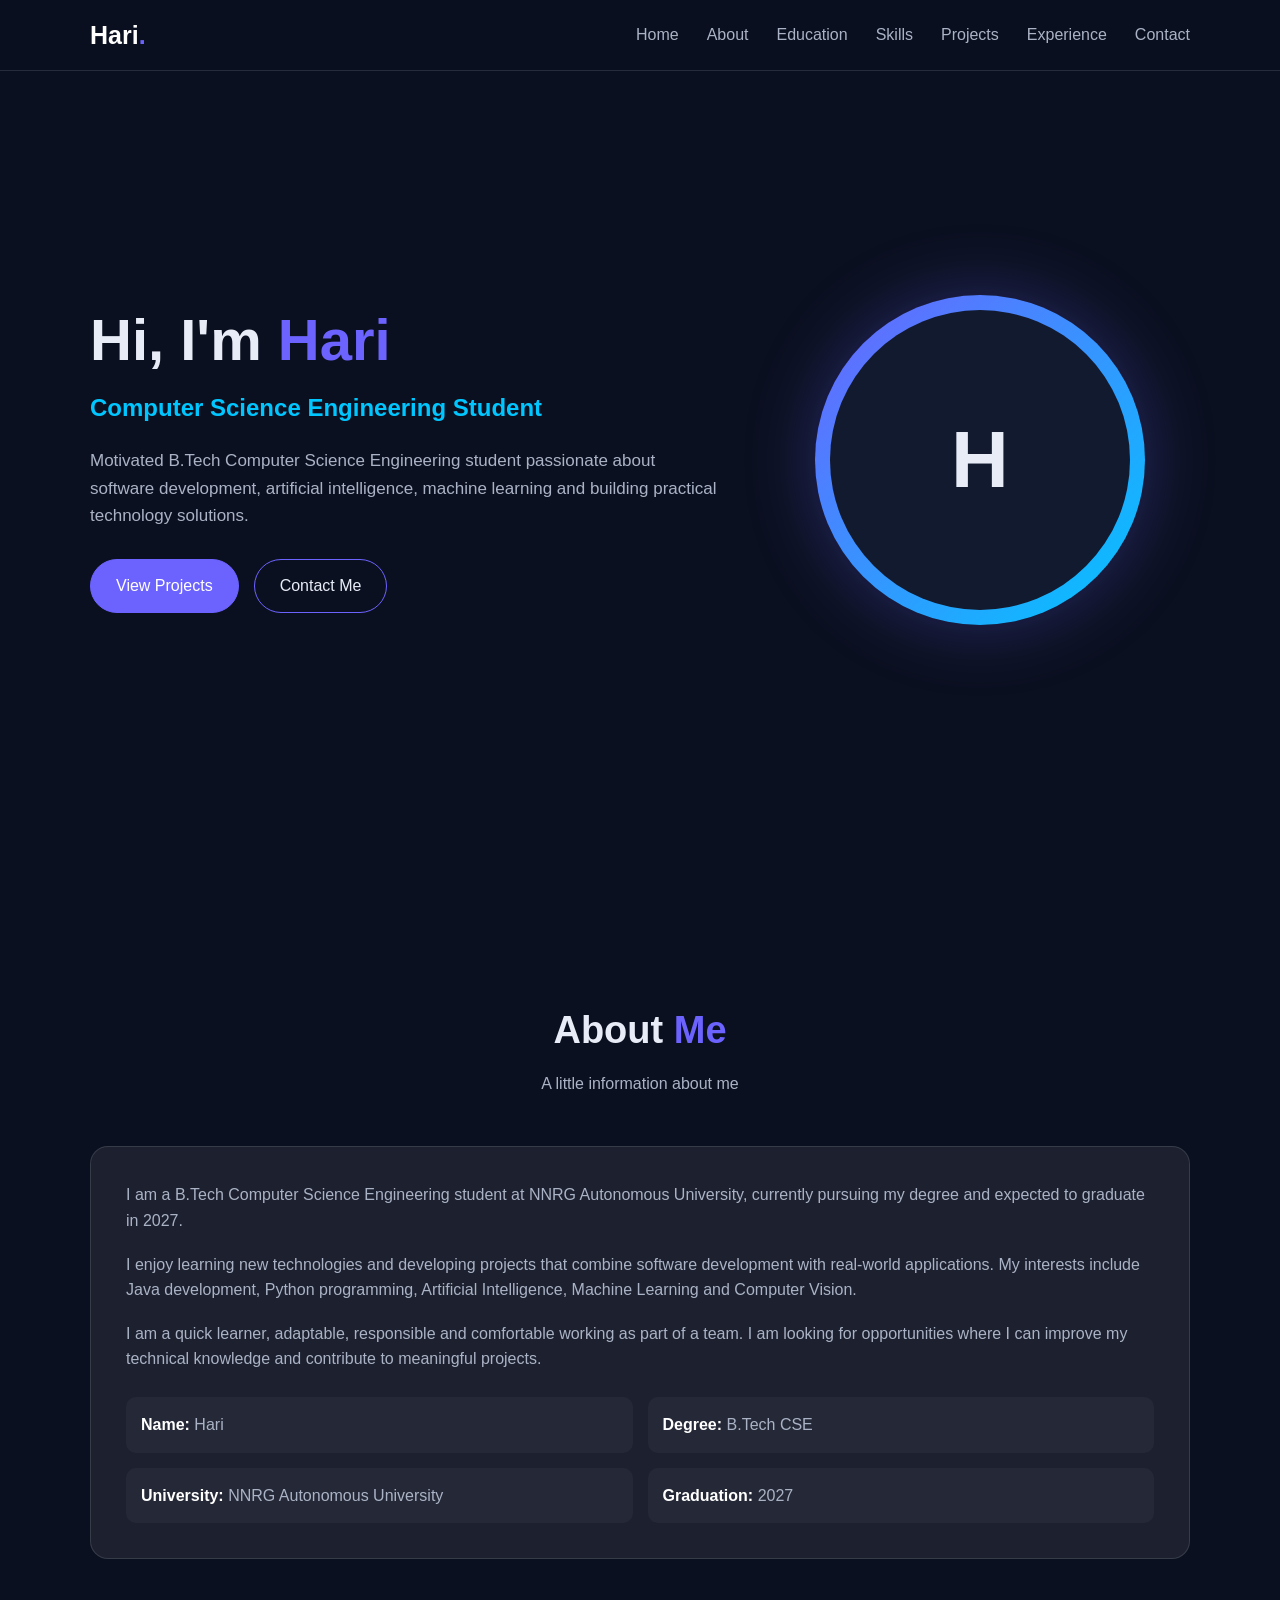
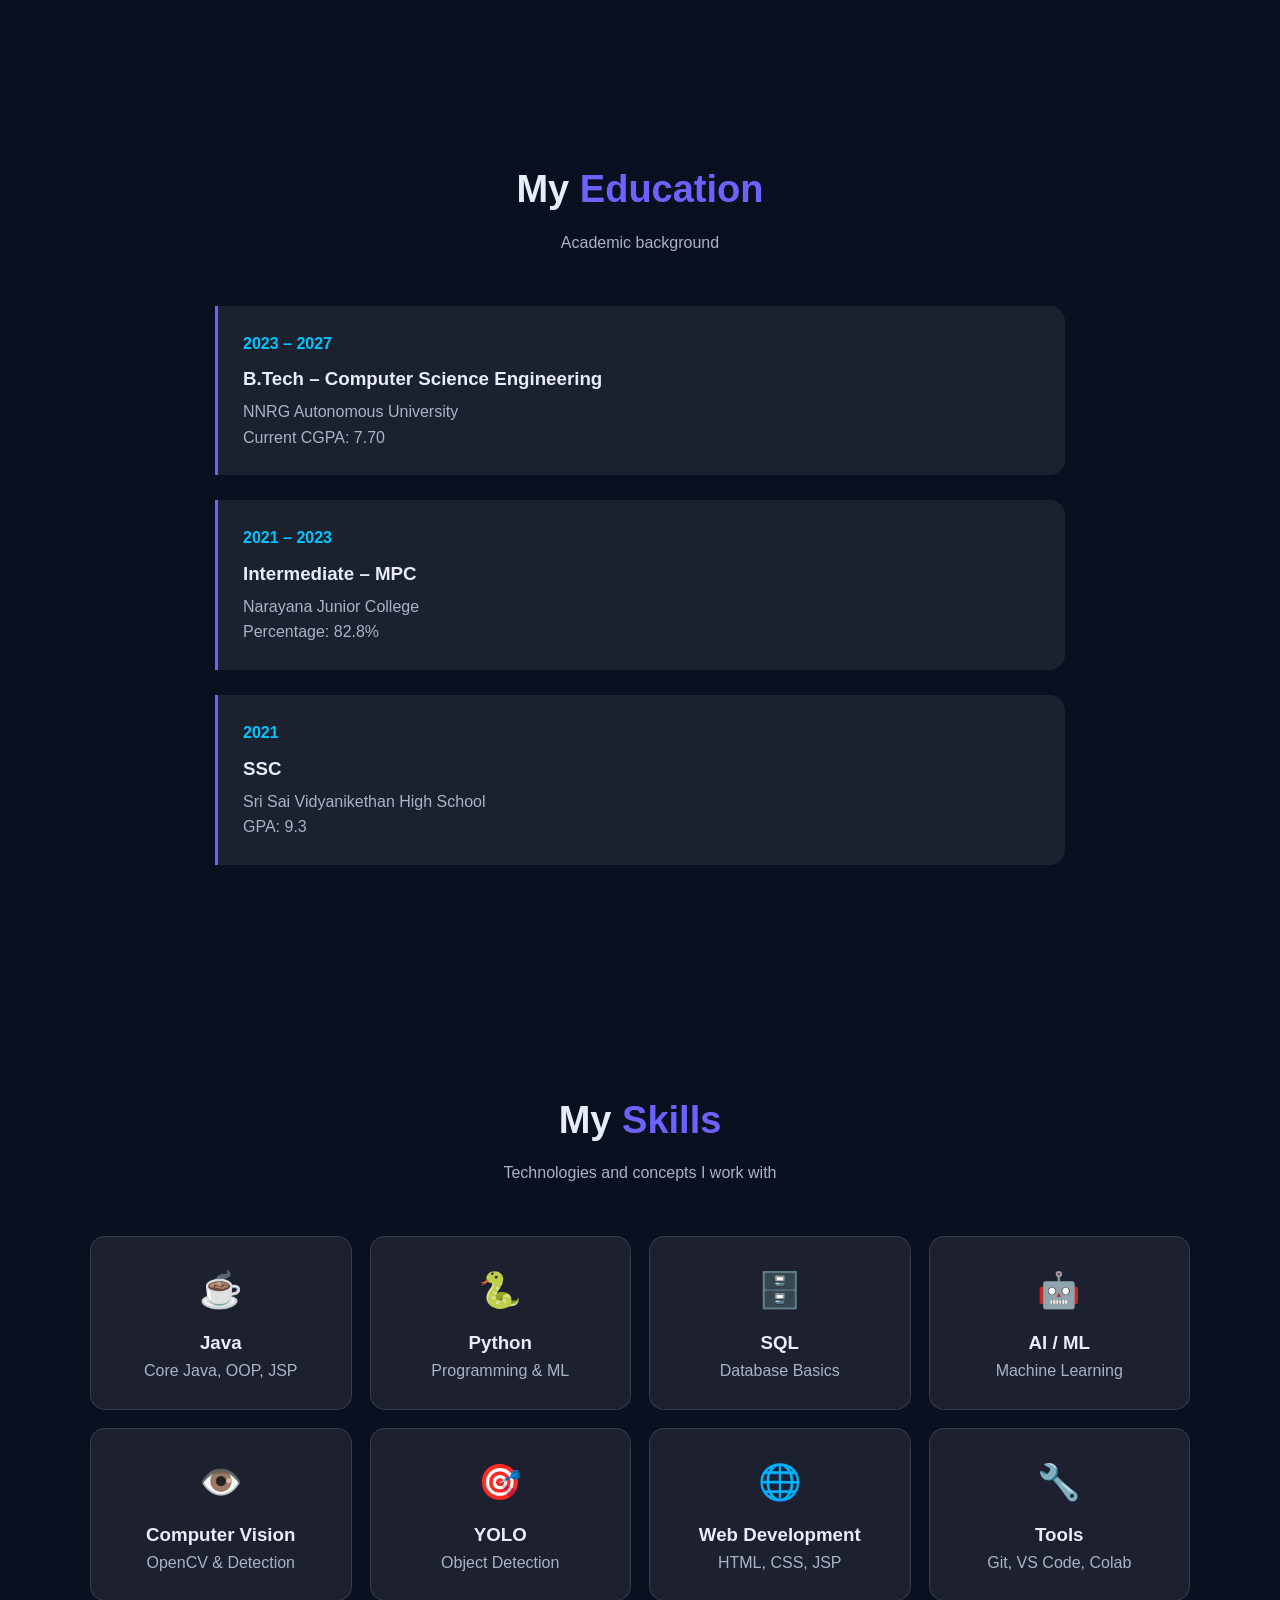
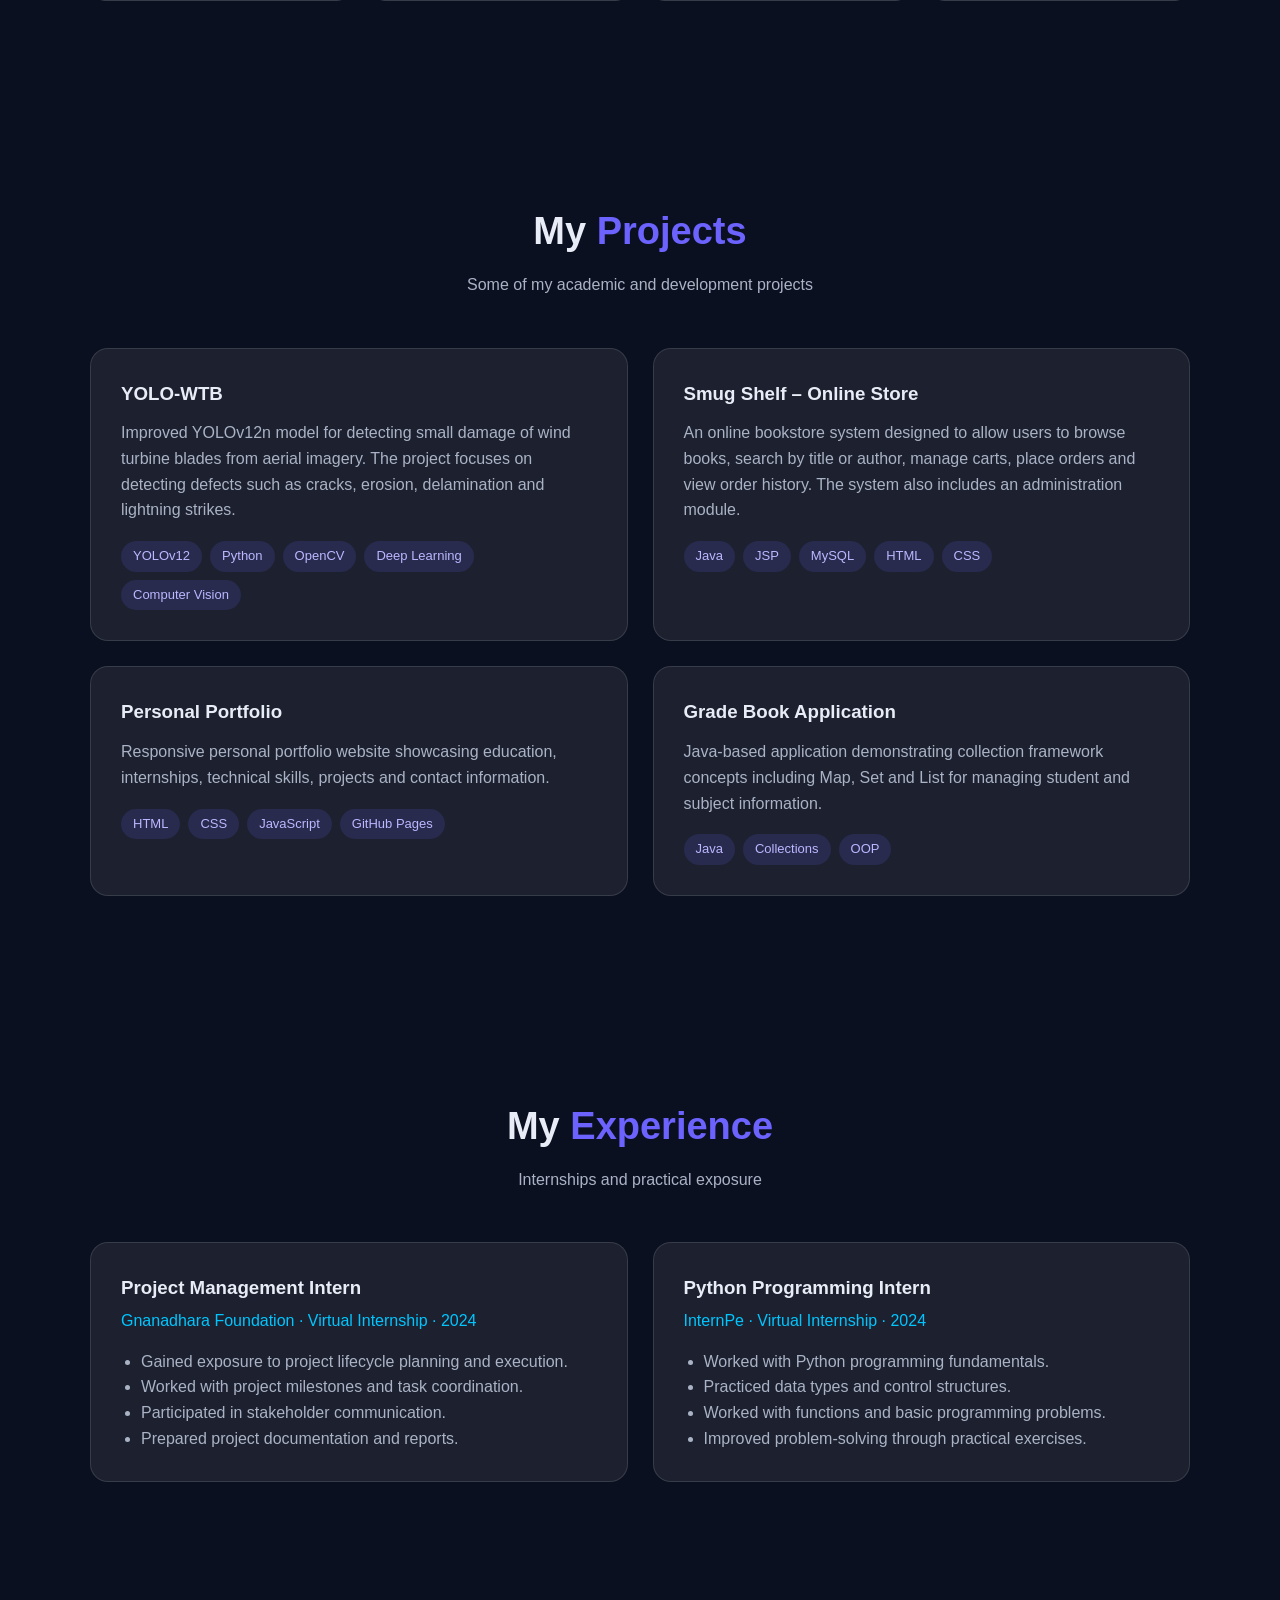
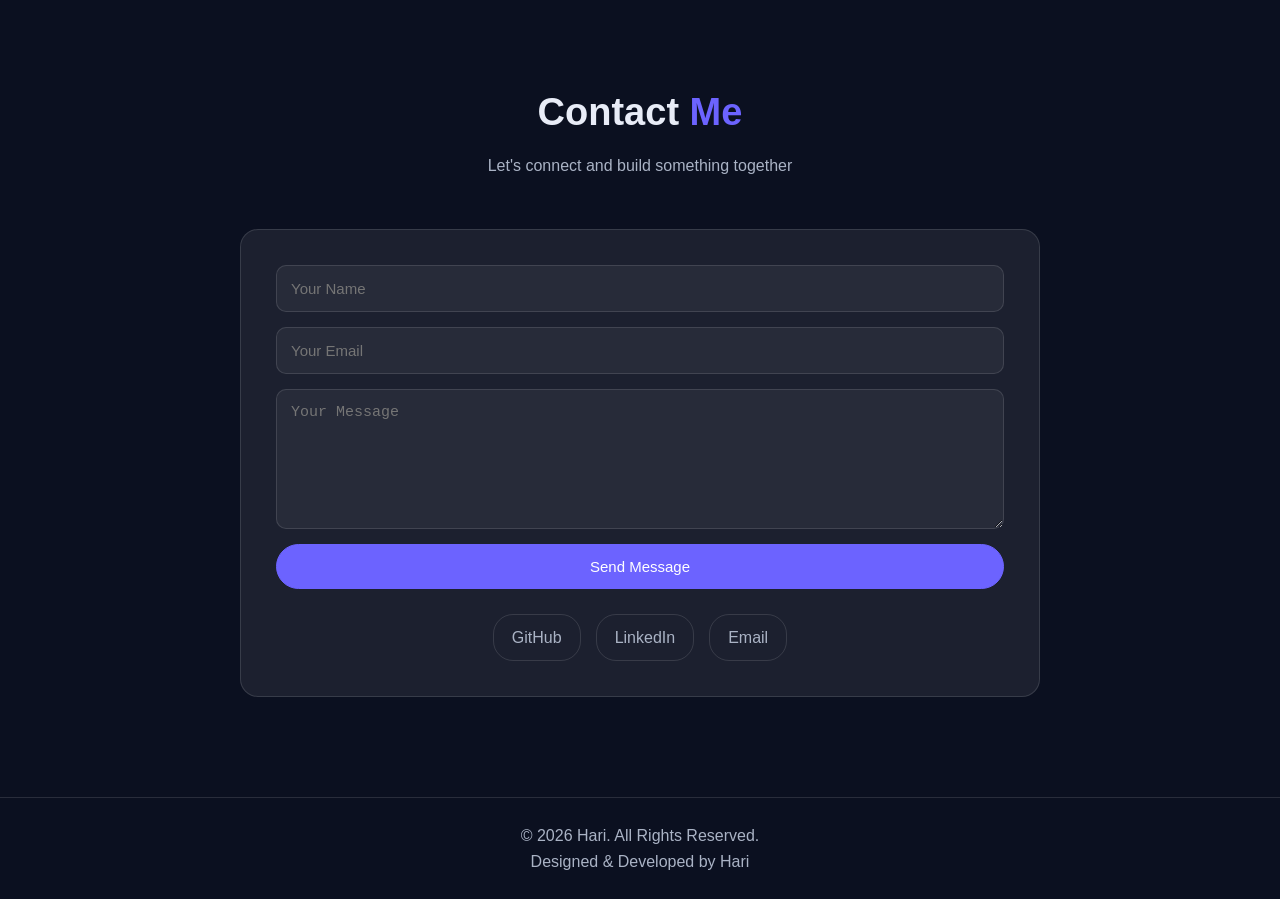
==== index.html @ 1e2f5aa8 "Add initial HTML structure for personal portfolio" ====
<!DOCTYPE html>
<html lang="en">
<head>
    <meta charset="UTF-8">
    <meta name="viewport" content="width=device-width, initial-scale=1.0">

    <title>Hari | Computer Science Engineer</title>

    <style>
        * {
            margin: 0;
            padding: 0;
            box-sizing: border-box;
            scroll-behavior: smooth;
        }

        :root {
            --primary: #6c63ff;
            --secondary: #00c6ff;
            --dark: #0b1020;
            --dark2: #121a2f;
            --text: #e8ecf7;
            --muted: #aab3c5;
            --card: rgba(255,255,255,0.07);
            --border: rgba(255,255,255,0.12);
        }

        body {
            font-family: Arial, Helvetica, sans-serif;
            background: var(--dark);
            color: var(--text);
            line-height: 1.6;
        }

        a {
            text-decoration: none;
            color: inherit;
        }

        /* NAVBAR */
        header {
            position: fixed;
            top: 0;
            width: 100%;
            z-index: 1000;
            background: rgba(11,16,32,0.9);
            backdrop-filter: blur(12px);
            border-bottom: 1px solid var(--border);
        }

        nav {
            max-width: 1150px;
            margin: auto;
            height: 70px;
            display: flex;
            align-items: center;
            justify-content: space-between;
            padding: 0 25px;
        }

        .logo {
            font-size: 25px;
            font-weight: bold;
            color: white;
        }

        .logo span {
            color: var(--primary);
        }

        .nav-links {
            display: flex;
            list-style: none;
            gap: 28px;
        }

        .nav-links a {
            color: var(--muted);
            transition: 0.3s;
        }

        .nav-links a:hover {
            color: white;
        }

        .menu {
            display: none;
            font-size: 28px;
            cursor: pointer;
        }

        /* GENERAL */
        section {
            max-width: 1150px;
            margin: auto;
            padding: 100px 25px;
        }

        .section-title {
            text-align: center;
            margin-bottom: 50px;
        }

        .section-title h2 {
            font-size: 38px;
            margin-bottom: 10px;
        }

        .section-title span {
            color: var(--primary);
        }

        .section-title p {
            color: var(--muted);
        }

        /* HERO */
        #home {
            min-height: 100vh;
            display: flex;
            align-items: center;
            justify-content: center;
            padding-top: 120px;
        }

        .hero {
            display: grid;
            grid-template-columns: 1.2fr 0.8fr;
            gap: 50px;
            align-items: center;
        }

        .hero h1 {
            font-size: 58px;
            line-height: 1.15;
            margin-bottom: 15px;
        }

        .hero h1 span {
            color: var(--primary);
        }

        .hero h3 {
            color: var(--secondary);
            font-size: 24px;
            margin-bottom: 20px;
        }

        .hero p {
            color: var(--muted);
            max-width: 650px;
            margin-bottom: 30px;
            font-size: 17px;
        }

        .buttons {
            display: flex;
            gap: 15px;
            flex-wrap: wrap;
        }

        .btn {
            padding: 13px 25px;
            border-radius: 30px;
            border: 1px solid var(--primary);
            transition: 0.3s;
            display: inline-block;
        }

        .btn.primary {
            background: var(--primary);
            color: white;
        }

        .btn:hover {
            transform: translateY(-3px);
            box-shadow: 0 10px 25px rgba(108,99,255,0.25);
        }

        .hero-card {
            height: 330px;
            width: 330px;
            margin: auto;
            border-radius: 50%;
            display: flex;
            align-items: center;
            justify-content: center;
            background: linear-gradient(135deg, var(--primary), var(--secondary));
            box-shadow: 0 0 70px rgba(108,99,255,0.3);
        }

        .hero-card-inner {
            width: 300px;
            height: 300px;
            border-radius: 50%;
            background: var(--dark2);
            display: flex;
            align-items: center;
            justify-content: center;
            text-align: center;
            font-size: 80px;
            font-weight: bold;
        }

        /* ABOUT */
        .about-box {
            background: var(--card);
            border: 1px solid var(--border);
            border-radius: 18px;
            padding: 35px;
        }

        .about-box p {
            color: var(--muted);
            margin-bottom: 18px;
        }

        .info-grid {
            display: grid;
            grid-template-columns: repeat(2, 1fr);
            gap: 15px;
            margin-top: 25px;
        }

        .info {
            padding: 15px;
            background: rgba(255,255,255,0.04);
            border-radius: 10px;
        }

        .info strong {
            color: white;
        }

        .info span {
            color: var(--muted);
        }

        /* EDUCATION */
        .timeline {
            max-width: 850px;
            margin: auto;
        }

        .timeline-item {
            position: relative;
            padding: 25px;
            margin-bottom: 25px;
            border-left: 3px solid var(--primary);
            background: var(--card);
            border-radius: 0 15px 15px 0;
        }

        .timeline-item h3 {
            margin-bottom: 5px;
        }

        .timeline-item .year {
            color: var(--secondary);
            font-weight: bold;
            margin-bottom: 8px;
        }

        .timeline-item p {
            color: var(--muted);
        }

        /* SKILLS */
        .skills-grid {
            display: grid;
            grid-template-columns: repeat(4, 1fr);
            gap: 18px;
        }

        .skill {
            padding: 25px 15px;
            text-align: center;
            background: var(--card);
            border: 1px solid var(--border);
            border-radius: 15px;
            transition: 0.3s;
        }

        .skill:hover {
            transform: translateY(-7px);
            border-color: var(--primary);
        }

        .skill .icon {
            font-size: 35px;
            margin-bottom: 10px;
        }

        .skill p {
            color: var(--muted);
        }

        /* PROJECTS */
        .projects-grid {
            display: grid;
            grid-template-columns: repeat(2, 1fr);
            gap: 25px;
        }

        .project {
            background: var(--card);
            border: 1px solid var(--border);
            border-radius: 18px;
            padding: 30px;
            transition: 0.3s;
        }

        .project:hover {
            transform: translateY(-7px);
            border-color: var(--primary);
        }

        .project h3 {
            margin-bottom: 12px;
        }

        .project p {
            color: var(--muted);
            margin-bottom: 18px;
        }

        .tags {
            display: flex;
            flex-wrap: wrap;
            gap: 8px;
        }

        .tag {
            background: rgba(108,99,255,0.15);
            color: #bcb7ff;
            padding: 5px 12px;
            border-radius: 20px;
            font-size: 13px;
        }

        /* EXPERIENCE */
        .experience-grid {
            display: grid;
            grid-template-columns: repeat(2, 1fr);
            gap: 25px;
        }

        .experience {
            background: var(--card);
            padding: 30px;
            border-radius: 18px;
            border: 1px solid var(--border);
        }

        .experience h3 {
            margin-bottom: 5px;
        }

        .company {
            color: var(--secondary);
            margin-bottom: 15px;
        }

        .experience ul {
            padding-left: 20px;
            color: var(--muted);
        }

        /* CONTACT */
        .contact-box {
            max-width: 800px;
            margin: auto;
            background: var(--card);
            border: 1px solid var(--border);
            padding: 35px;
            border-radius: 18px;
        }

        form {
            display: grid;
            gap: 15px;
        }

        input,
        textarea {
            width: 100%;
            padding: 14px;
            border: 1px solid var(--border);
            border-radius: 10px;
            outline: none;
            background: rgba(255,255,255,0.05);
            color: white;
            font-size: 15px;
        }

        textarea {
            min-height: 140px;
            resize: vertical;
        }

        button {
            cursor: pointer;
            border: none;
            font-size: 15px;
        }

        .socials {
            display: flex;
            justify-content: center;
            gap: 15px;
            margin-top: 25px;
        }

        .socials a {
            padding: 10px 18px;
            border: 1px solid var(--border);
            border-radius: 20px;
            color: var(--muted);
            transition: 0.3s;
        }

        .socials a:hover {
            color: white;
            border-color: var(--primary);
        }

        /* FOOTER */
        footer {
            text-align: center;
            padding: 25px;
            color: var(--muted);
            border-top: 1px solid var(--border);
        }

        /* RESPONSIVE */
        @media(max-width: 850px) {
            .hero {
                grid-template-columns: 1fr;
                text-align: center;
            }

            .hero p {
                margin-left: auto;
                margin-right: auto;
            }

            .buttons {
                justify-content: center;
            }

            .skills-grid {
                grid-template-columns: repeat(2, 1fr);
            }

            .projects-grid,
            .experience-grid {
                grid-template-columns: 1fr;
            }

            .hero-card {
                width: 260px;
                height: 260px;
            }

            .hero-card-inner {
                width: 235px;
                height: 235px;
            }

            .hero h1 {
                font-size: 45px;
            }
        }

        @media(max-width: 650px) {
            .nav-links {
                display: none;
                position: absolute;
                top: 70px;
                left: 0;
                width: 100%;
                flex-direction: column;
                background: var(--dark2);
                padding: 20px;
                text-align: center;
            }

            .nav-links.active {
                display: flex;
            }

            .menu {
                display: block;
            }

            .skills-grid {
                grid-template-columns: 1fr 1fr;
            }

            .info-grid {
                grid-template-columns: 1fr;
            }

            .hero h1 {
                font-size: 38px;
            }
        }
    </style>
</head>

<body>

<header>
    <nav>
        <a href="#home" class="logo">Hari<span>.</span></a>

        <ul class="nav-links" id="navLinks">
            <li><a href="#home">Home</a></li>
            <li><a href="#about">About</a></li>
            <li><a href="#education">Education</a></li>
            <li><a href="#skills">Skills</a></li>
            <li><a href="#projects">Projects</a></li>
            <li><a href="#experience">Experience</a></li>
            <li><a href="#contact">Contact</a></li>
        </ul>

        <div class="menu" onclick="toggleMenu()">☰</div>
    </nav>
</header>


<!-- HOME -->
<section id="home">

    <div class="hero">

        <div>
            <h1>Hi, I'm <span>Hari</span></h1>

            <h3>Computer Science Engineering Student</h3>

            <p>
                Motivated B.Tech Computer Science Engineering student
                passionate about software development, artificial intelligence,
                machine learning and building practical technology solutions.
            </p>

            <div class="buttons">
                <a href="#projects" class="btn primary">View Projects</a>
                <a href="#contact" class="btn">Contact Me</a>
            </div>
        </div>

        <div class="hero-card">
            <div class="hero-card-inner">
                H
            </div>
        </div>

    </div>

</section>


<!-- ABOUT -->
<section id="about">

    <div class="section-title">
        <h2>About <span>Me</span></h2>
        <p>A little information about me</p>
    </div>

    <div class="about-box">

        <p>
            I am a B.Tech Computer Science Engineering student at
            NNRG Autonomous University, currently pursuing my degree
            and expected to graduate in 2027.
        </p>

        <p>
            I enjoy learning new technologies and developing projects
            that combine software development with real-world applications.
            My interests include Java development, Python programming,
            Artificial Intelligence, Machine Learning and Computer Vision.
        </p>

        <p>
            I am a quick learner, adaptable, responsible and comfortable
            working as part of a team. I am looking for opportunities where
            I can improve my technical knowledge and contribute to meaningful
            projects.
        </p>

        <div class="info-grid">

            <div class="info">
                <strong>Name:</strong>
                <span>Hari</span>
            </div>

            <div class="info">
                <strong>Degree:</strong>
                <span>B.Tech CSE</span>
            </div>

            <div class="info">
                <strong>University:</strong>
                <span>NNRG Autonomous University</span>
            </div>

            <div class="info">
                <strong>Graduation:</strong>
                <span>2027</span>
            </div>

        </div>

    </div>

</section>


<!-- EDUCATION -->
<section id="education">

    <div class="section-title">
        <h2>My <span>Education</span></h2>
        <p>Academic background</p>
    </div>

    <div class="timeline">

        <div class="timeline-item">
            <div class="year">2023 – 2027</div>
            <h3>B.Tech – Computer Science Engineering</h3>
            <p>
                NNRG Autonomous University
            </p>
            <p>
                Current CGPA: 7.70
            </p>
        </div>

        <div class="timeline-item">
            <div class="year">2021 – 2023</div>
            <h3>Intermediate – MPC</h3>
            <p>
                Narayana Junior College
            </p>
            <p>
                Percentage: 82.8%
            </p>
        </div>

        <div class="timeline-item">
            <div class="year">2021</div>
            <h3>SSC</h3>
            <p>
                Sri Sai Vidyanikethan High School
            </p>
            <p>
                GPA: 9.3
            </p>
        </div>

    </div>

</section>


<!-- SKILLS -->
<section id="skills">

    <div class="section-title">
        <h2>My <span>Skills</span></h2>
        <p>Technologies and concepts I work with</p>
    </div>

    <div class="skills-grid">

        <div class="skill">
            <div class="icon">☕</div>
            <h3>Java</h3>
            <p>Core Java, OOP, JSP</p>
        </div>

        <div class="skill">
            <div class="icon">🐍</div>
            <h3>Python</h3>
            <p>Programming & ML</p>
        </div>

        <div class="skill">
            <div class="icon">🗄️</div>
            <h3>SQL</h3>
            <p>Database Basics</p>
        </div>

        <div class="skill">
            <div class="icon">🤖</div>
            <h3>AI / ML</h3>
            <p>Machine Learning</p>
        </div>

        <div class="skill">
            <div class="icon">👁️</div>
            <h3>Computer Vision</h3>
            <p>OpenCV & Detection</p>
        </div>

        <div class="skill">
            <div class="icon">🎯</div>
            <h3>YOLO</h3>
            <p>Object Detection</p>
        </div>

        <div class="skill">
            <div class="icon">🌐</div>
            <h3>Web Development</h3>
            <p>HTML, CSS, JSP</p>
        </div>

        <div class="skill">
            <div class="icon">🔧</div>
            <h3>Tools</h3>
            <p>Git, VS Code, Colab</p>
        </div>

    </div>

</section>


<!-- PROJECTS -->
<section id="projects">

    <div class="section-title">
        <h2>My <span>Projects</span></h2>
        <p>Some of my academic and development projects</p>
    </div>

    <div class="projects-grid">

        <div class="project">

            <h3>YOLO-WTB</h3>

            <p>
                Improved YOLOv12n model for detecting small damage
                of wind turbine blades from aerial imagery.
                The project focuses on detecting defects such as
                cracks, erosion, delamination and lightning strikes.
            </p>

            <div class="tags">
                <span class="tag">YOLOv12</span>
                <span class="tag">Python</span>
                <span class="tag">OpenCV</span>
                <span class="tag">Deep Learning</span>
                <span class="tag">Computer Vision</span>
            </div>

        </div>


        <div class="project">

            <h3>Smug Shelf – Online Store</h3>

            <p>
                An online bookstore system designed to allow users
                to browse books, search by title or author, manage
                carts, place orders and view order history.
                The system also includes an administration module.
            </p>

            <div class="tags">
                <span class="tag">Java</span>
                <span class="tag">JSP</span>
                <span class="tag">MySQL</span>
                <span class="tag">HTML</span>
                <span class="tag">CSS</span>
            </div>

        </div>


        <div class="project">

            <h3>Personal Portfolio</h3>

            <p>
                Responsive personal portfolio website showcasing
                education, internships, technical skills, projects
                and contact information.
            </p>

            <div class="tags">
                <span class="tag">HTML</span>
                <span class="tag">CSS</span>
                <span class="tag">JavaScript</span>
                <span class="tag">GitHub Pages</span>
            </div>

        </div>


        <div class="project">

            <h3>Grade Book Application</h3>

            <p>
                Java-based application demonstrating collection
                framework concepts including Map, Set and List
                for managing student and subject information.
            </p>

            <div class="tags">
                <span class="tag">Java</span>
                <span class="tag">Collections</span>
                <span class="tag">OOP</span>
            </div>

        </div>

    </div>

</section>


<!-- EXPERIENCE -->
<section id="experience">

    <div class="section-title">
        <h2>My <span>Experience</span></h2>
        <p>Internships and practical exposure</p>
    </div>

    <div class="experience-grid">

        <div class="experience">

            <h3>Project Management Intern</h3>

            <div class="company">
                Gnanadhara Foundation · Virtual Internship · 2024
            </div>

            <ul>
                <li>Gained exposure to project lifecycle planning and execution.</li>
                <li>Worked with project milestones and task coordination.</li>
                <li>Participated in stakeholder communication.</li>
                <li>Prepared project documentation and reports.</li>
            </ul>

        </div>


        <div class="experience">

            <h3>Python Programming Intern</h3>

            <div class="company">
                InternPe · Virtual Internship · 2024
            </div>

            <ul>
                <li>Worked with Python programming fundamentals.</li>
                <li>Practiced data types and control structures.</li>
                <li>Worked with functions and basic programming problems.</li>
                <li>Improved problem-solving through practical exercises.</li>
            </ul>

        </div>

    </div>

</section>


<!-- CONTACT -->
<section id="contact">

    <div class="section-title">
        <h2>Contact <span>Me</span></h2>
        <p>Let's connect and build something together</p>
    </div>

    <div class="contact-box">

        <form onsubmit="sendMessage(event)">

            <input
                type="text"
                id="name"
                placeholder="Your Name"
                required
            >

            <input
                type="email"
                id="email"
                placeholder="Your Email"
                required
            >

            <textarea
                id="message"
                placeholder="Your Message"
                required
            ></textarea>

            <button class="btn primary" type="submit">
                Send Message
            </button>

        </form>

        <div class="socials">

            <a href="#" target="_blank">
                GitHub
            </a>

            <a href="#" target="_blank">
                LinkedIn
            </a>

            <a href="mailto:your-email@example.com">
                Email
            </a>

        </div>

    </div>

</section>


<!-- FOOTER -->
<footer>

    <p>
        © 2026 Hari. All Rights Reserved.
    </p>

    <p>
        Designed & Developed by Hari
    </p>

</footer>


<script>

    // Mobile navigation
    function toggleMenu() {

        const nav = document.getElementById("navLinks");

        nav.classList.toggle("active");

    }


    // Close mobile menu after clicking a link
    document.querySelectorAll(".nav-links a").forEach(function(link) {

        link.addEventListener("click", function() {

            document.getElementById("navLinks")
                .classList.remove("active");

        });

    });


    // Contact form
    function sendMessage(event) {

        event.preventDefault();

        const name =
            document.getElementById("name").value;

        alert(
            "Thank you, " + name +
            "! Your message has been received."
        );

        event.target.reset();

    }

</script>

</body>
</html>
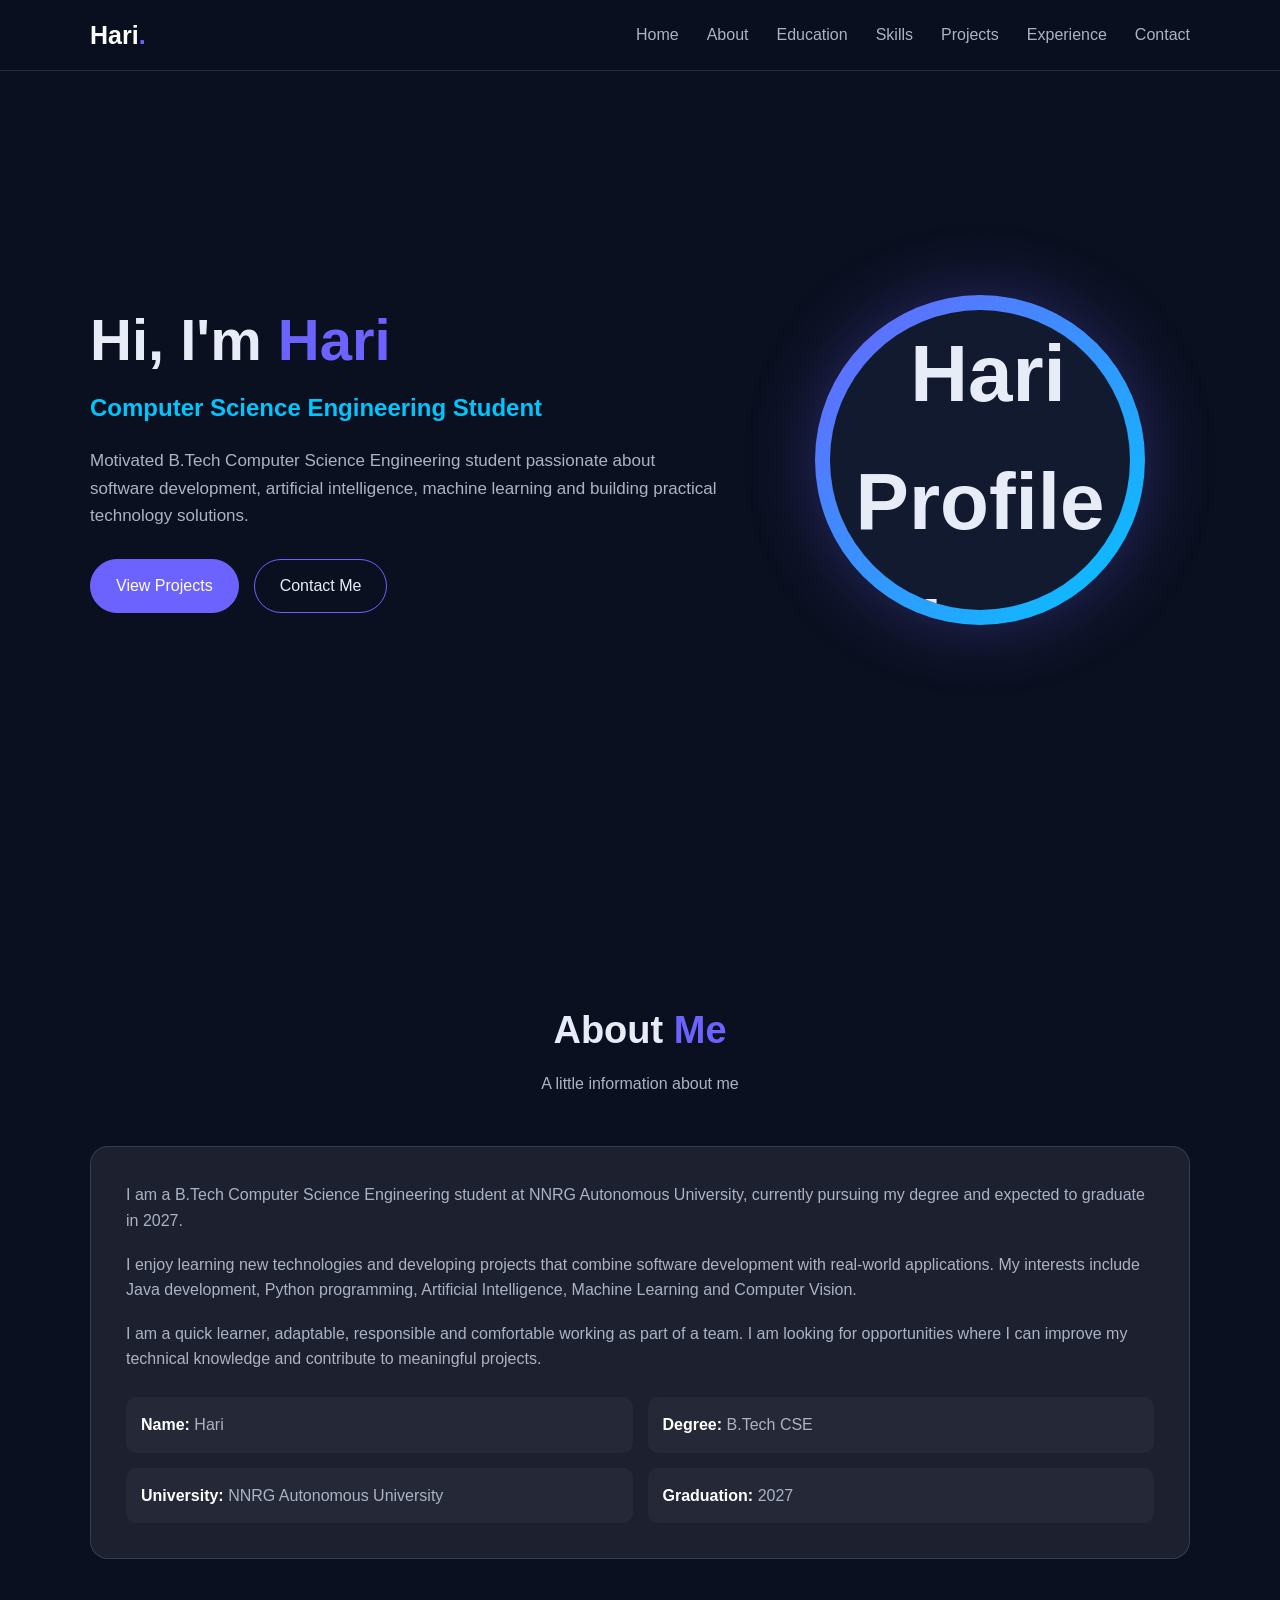
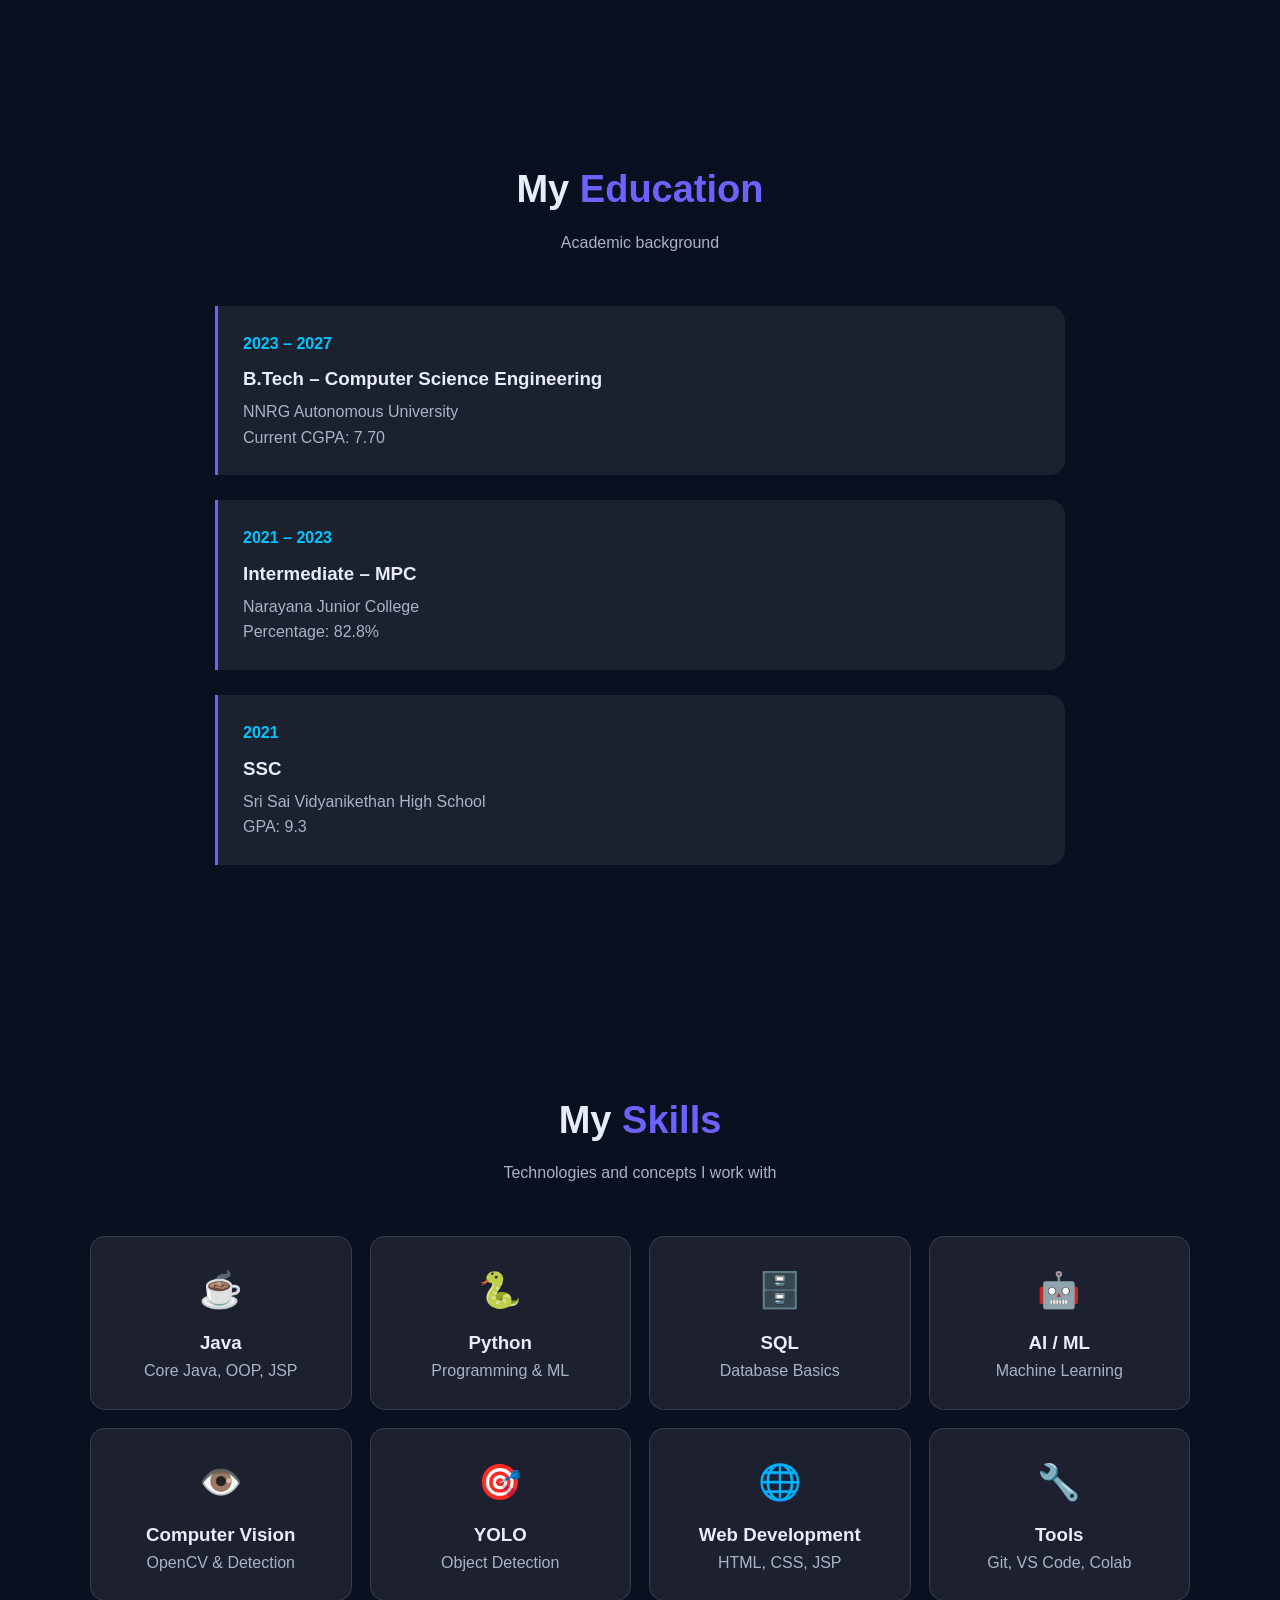
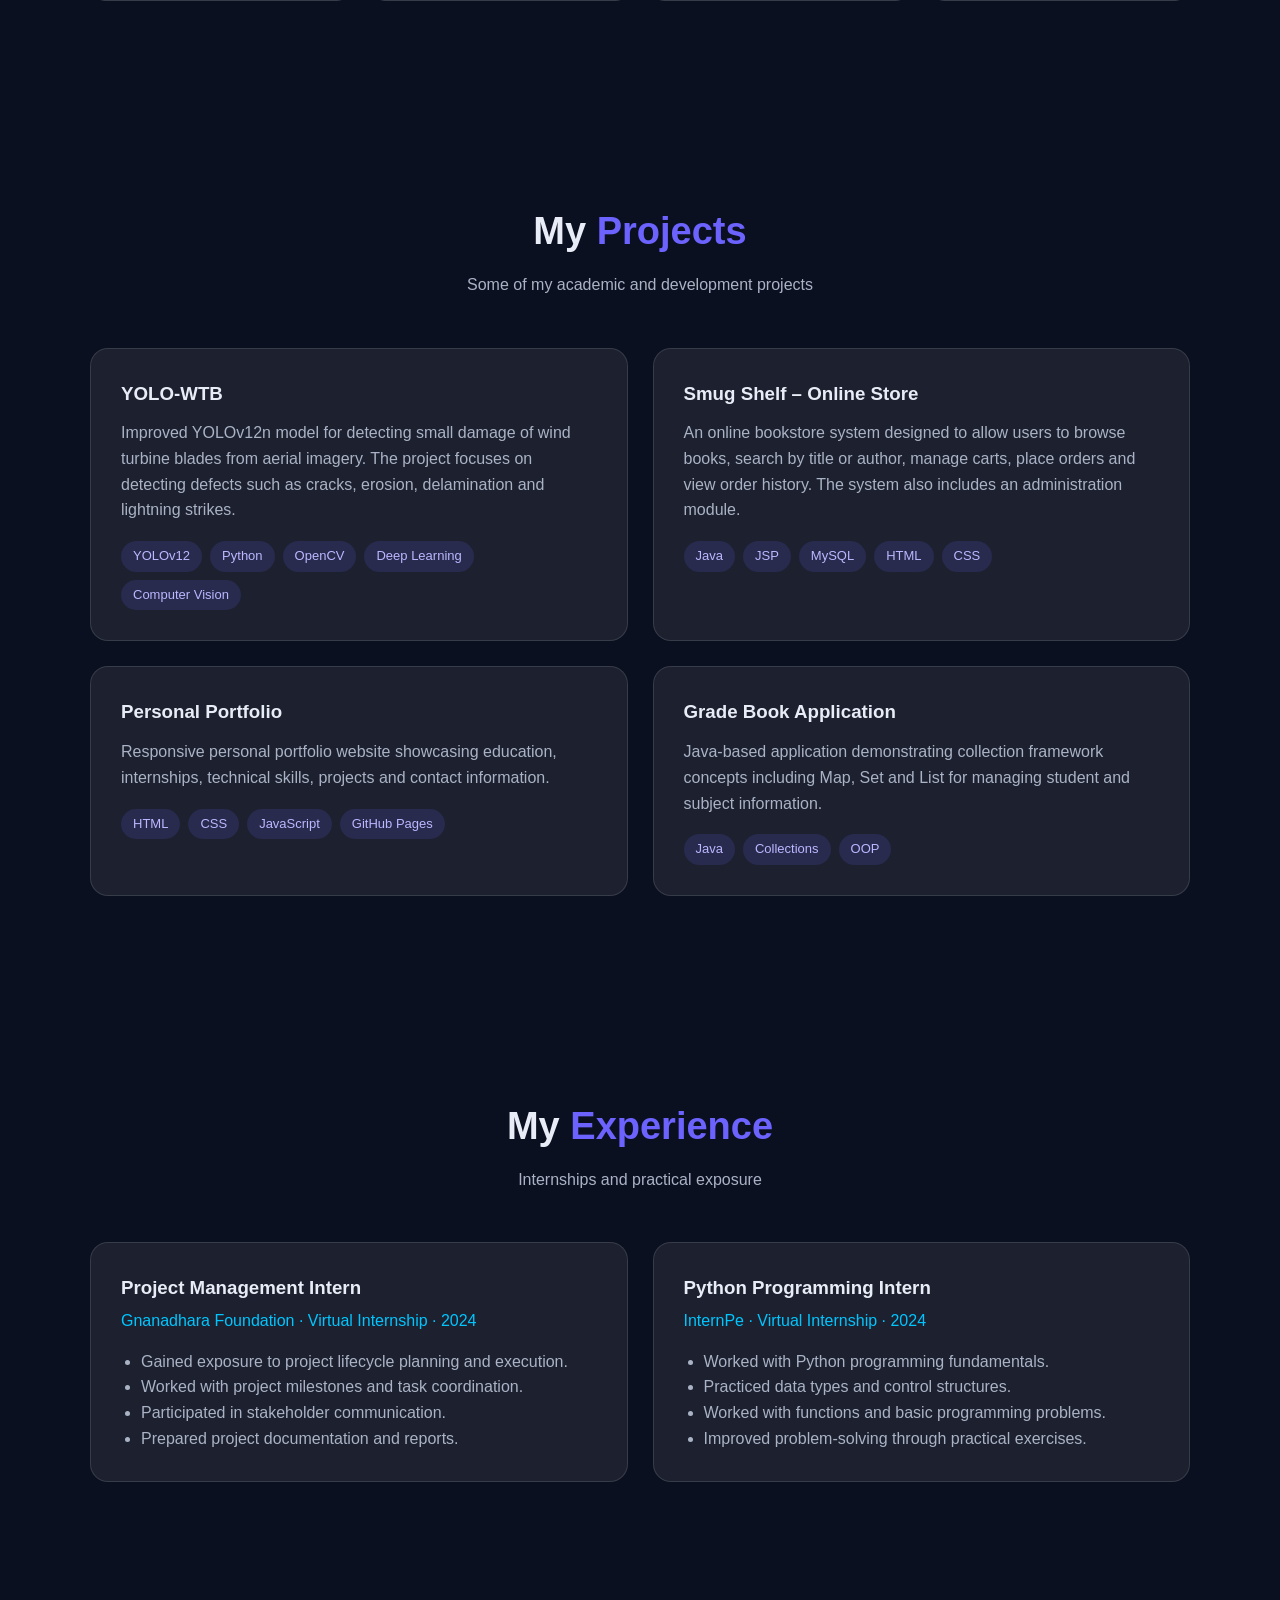
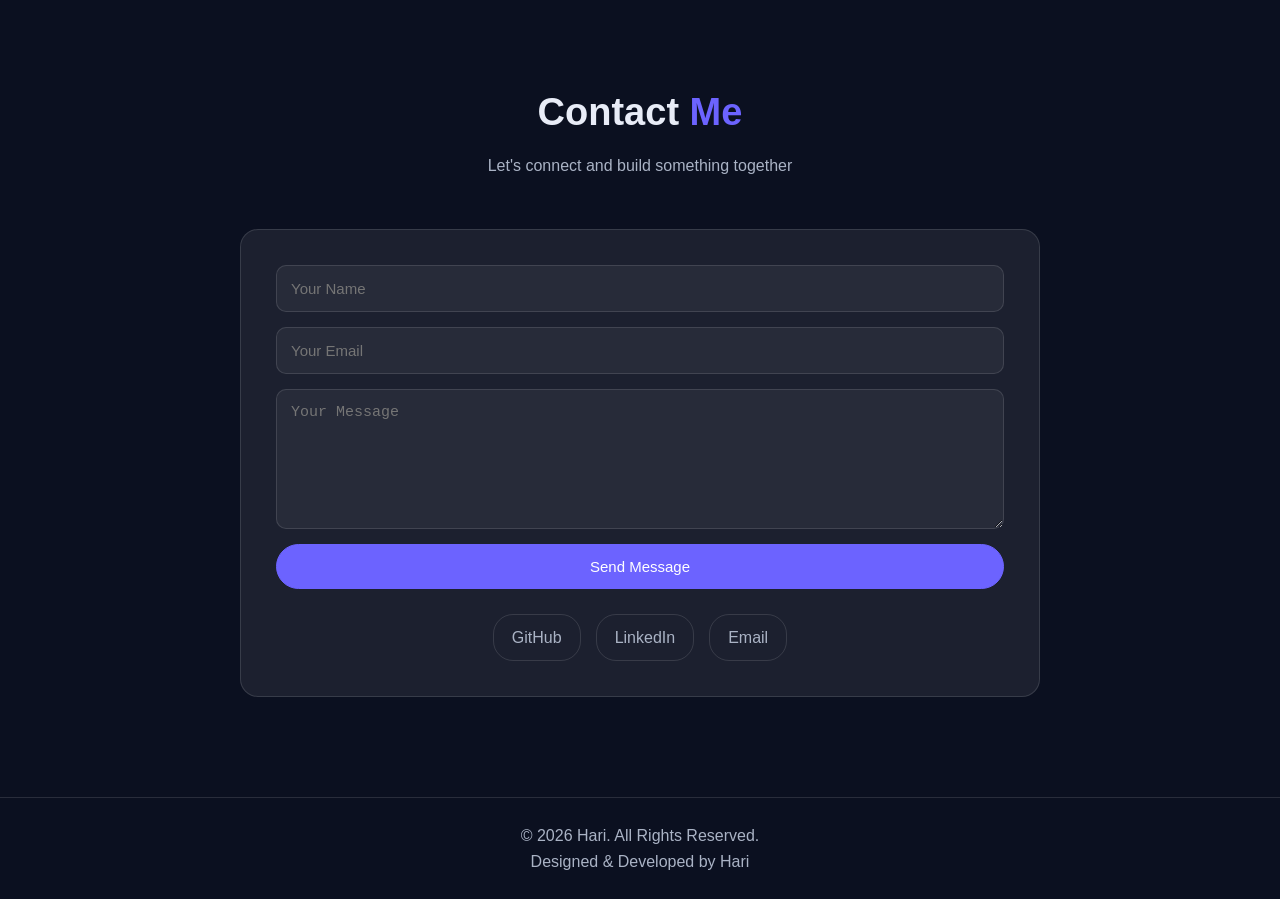
==== commit 198f94f5: "Update index.html" ====
--- a/index.html
+++ b/index.html
@@ -8,6 +8,23 @@
     <title>Hari | Computer Science Engineer</title>
 
     <style>
+        .hero-card-inner {
+    width: 300px;
+    height: 300px;
+    border-radius: 50%;
+    background: var(--dark2);
+    display: flex;
+    align-items: center;
+    justify-content: center;
+    overflow: hidden;
+}
+
+.hero-card-inner img {
+    width: 100%;
+    height: 100%;
+    object-fit: cover;
+    object-position: center;
+}
         * {
             margin: 0;
             padding: 0;
@@ -553,11 +570,10 @@
         </div>
 
         <div class="hero-card">
-            <div class="hero-card-inner">
-                H
-            </div>
-        </div>
-
+    <div class="hero-card-inner">
+        <img src="profile.jpg" alt="Hari Profile Photo">
+    </div>
+</div>
     </div>
 
 </section>
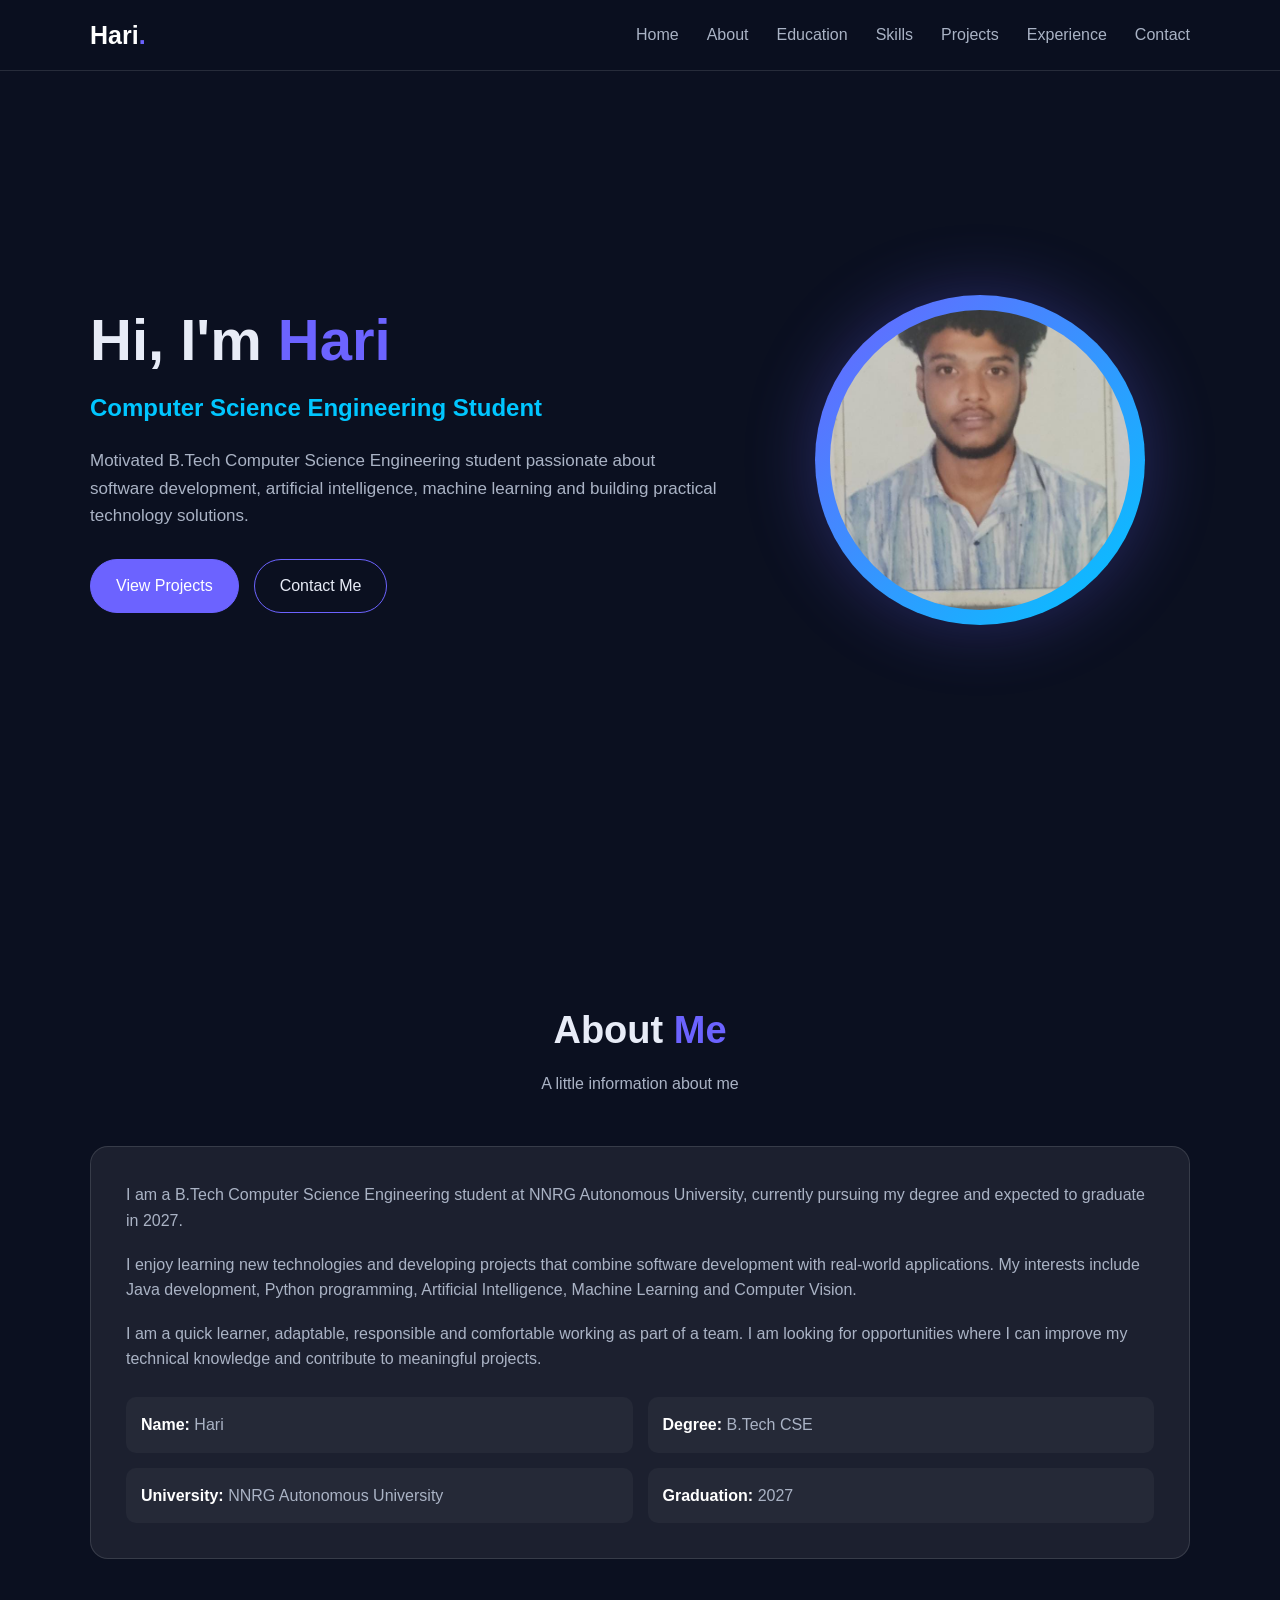
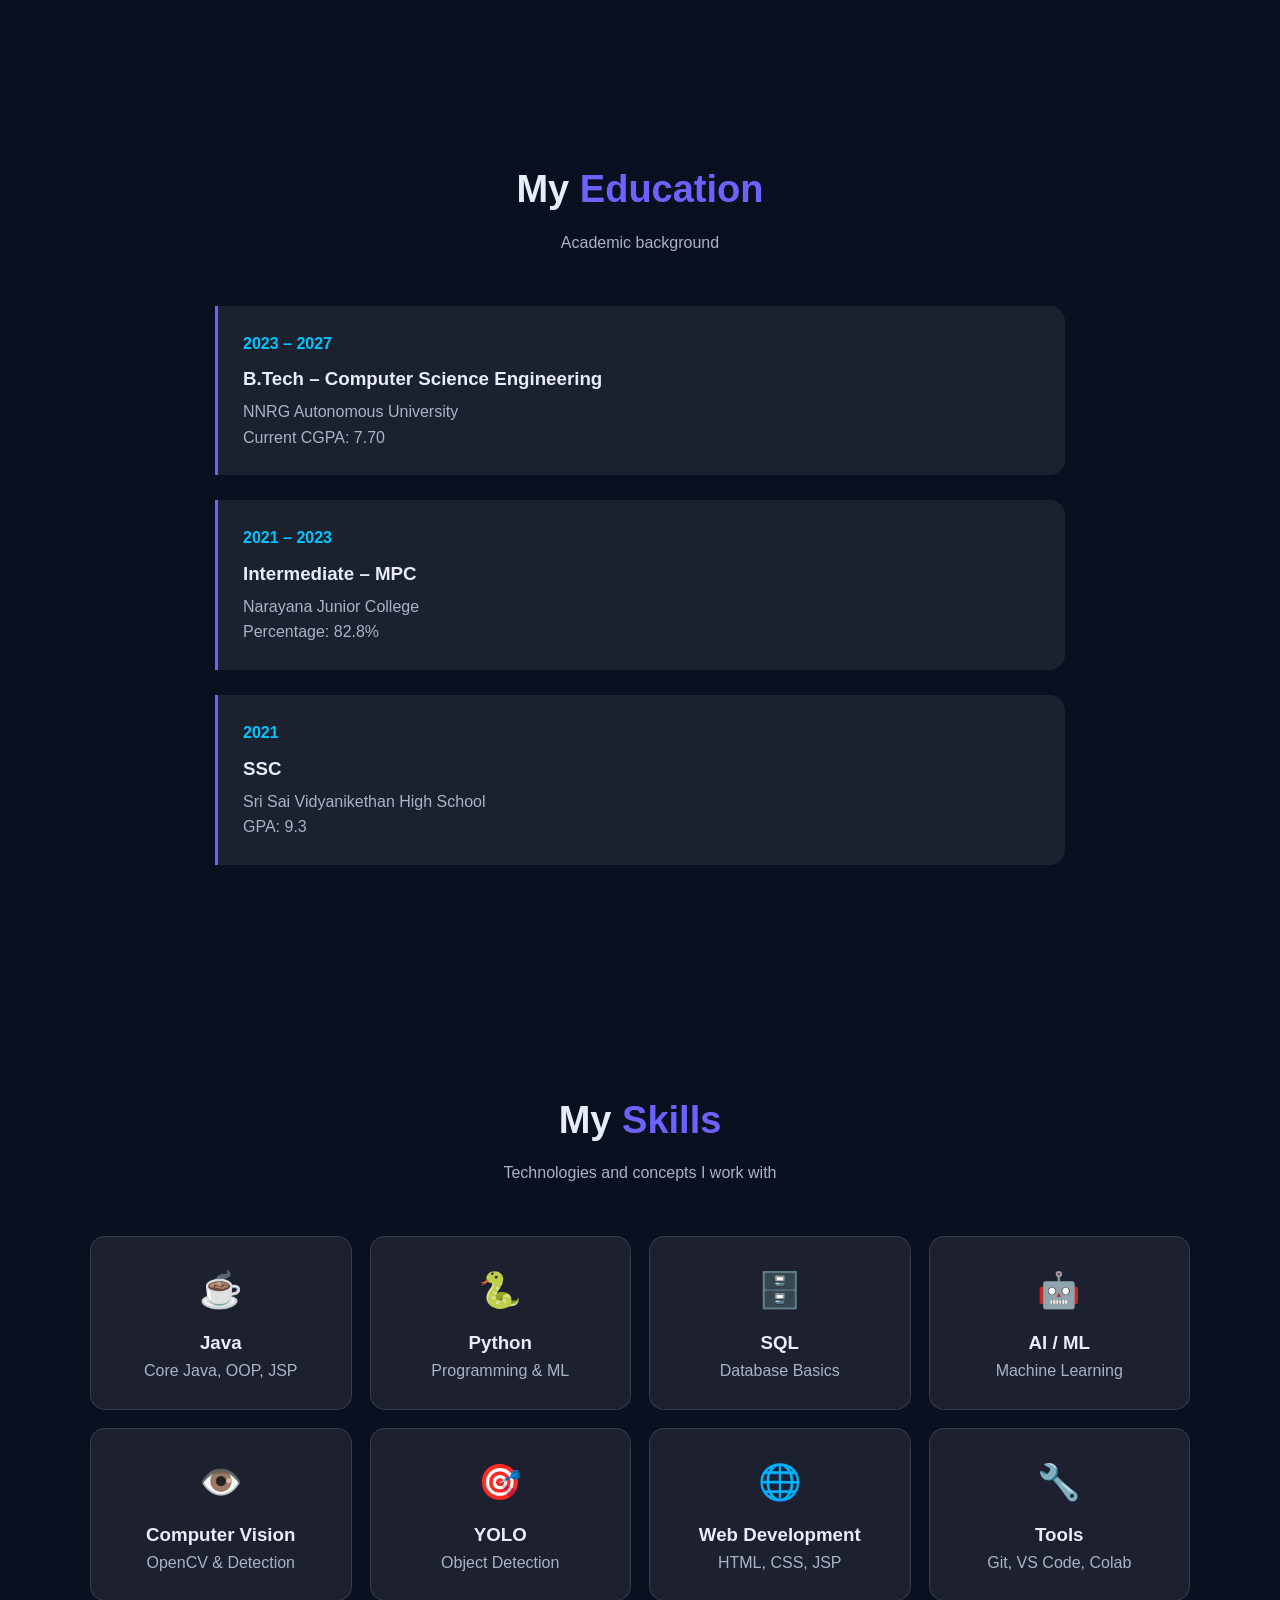
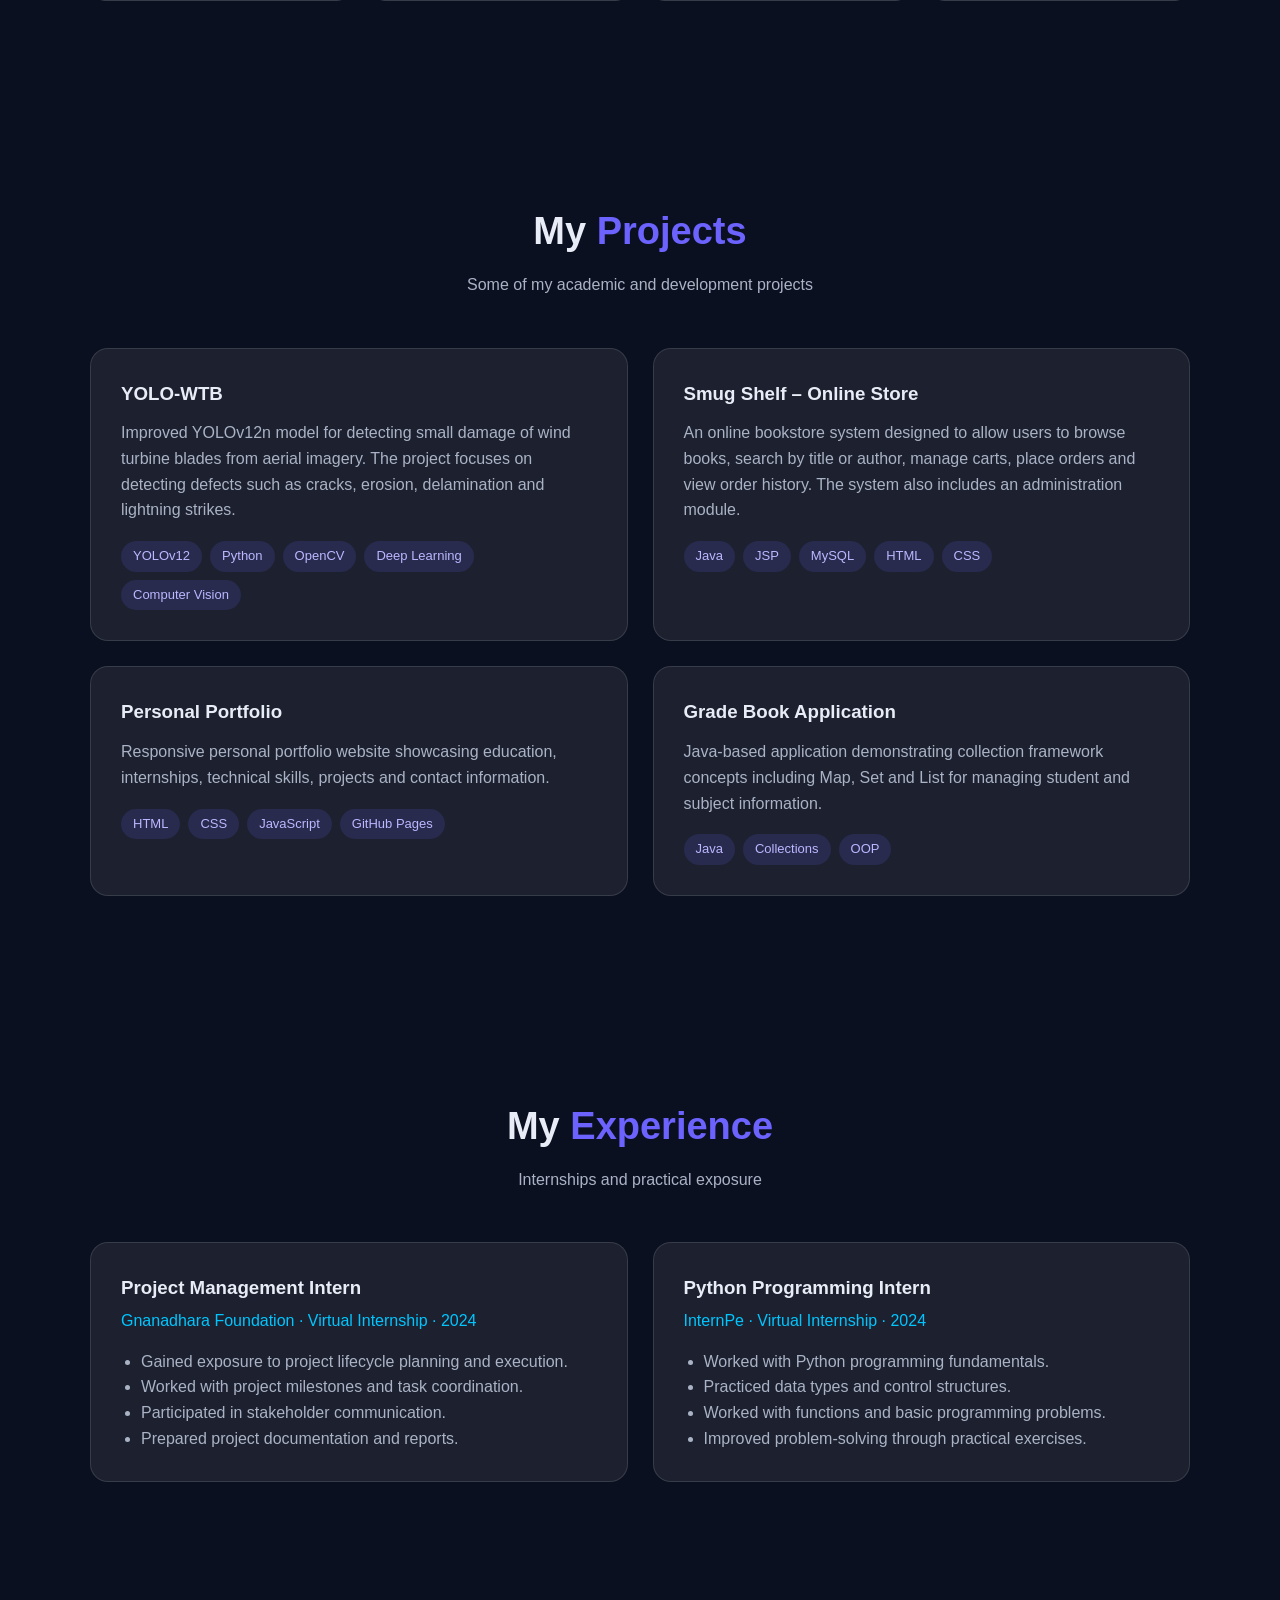
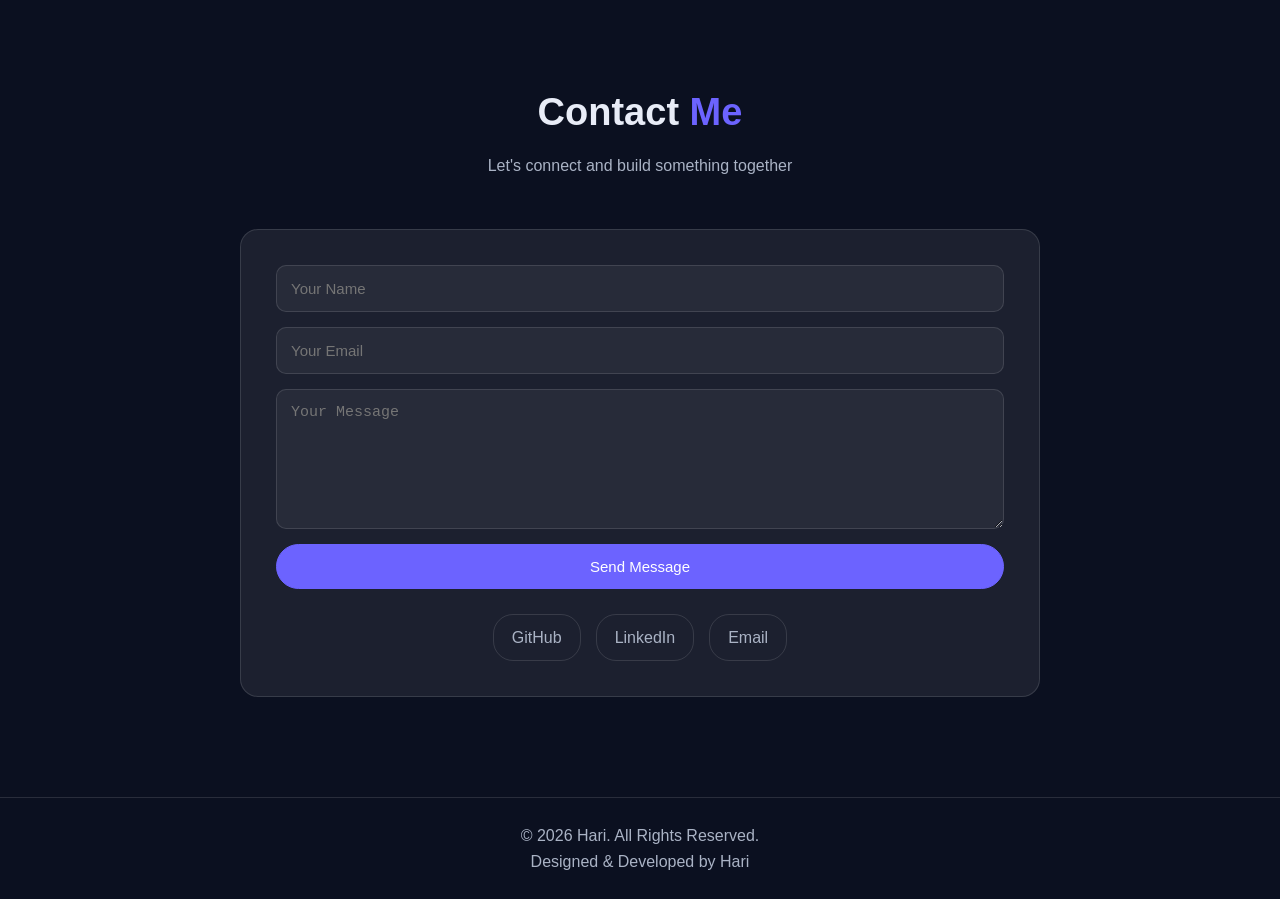
==== commit bb543a70: "Update index.html" ====
--- a/index.html
+++ b/index.html
@@ -152,6 +152,7 @@
             font-size: 58px;
             line-height: 1.15;
             margin-bottom: 15px;
+            
         }
 
         .hero h1 span {
@@ -571,7 +572,7 @@
 
         <div class="hero-card">
     <div class="hero-card-inner">
-        <img src="profile.jpg" alt="Hari Profile Photo">
+        <img src="profile.jpeg" alt="Hari Profile Photo">
     </div>
 </div>
     </div>
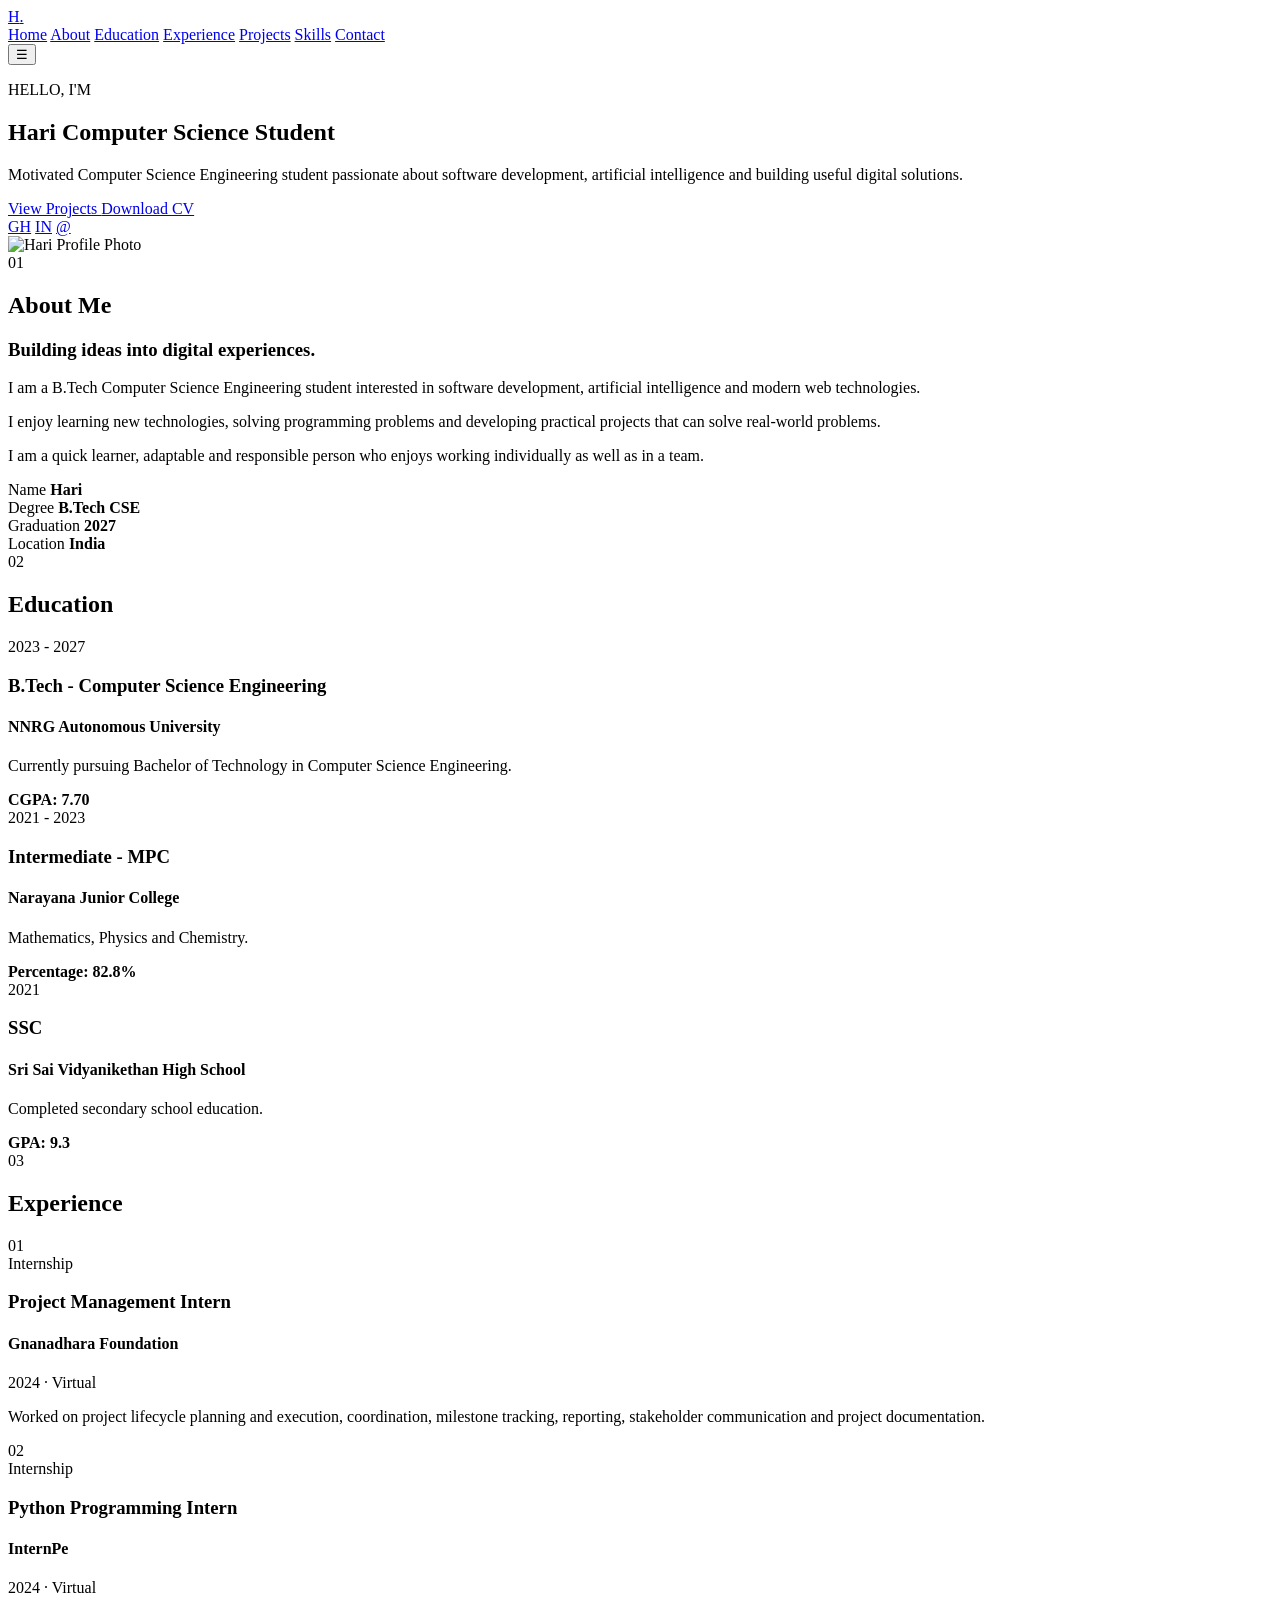
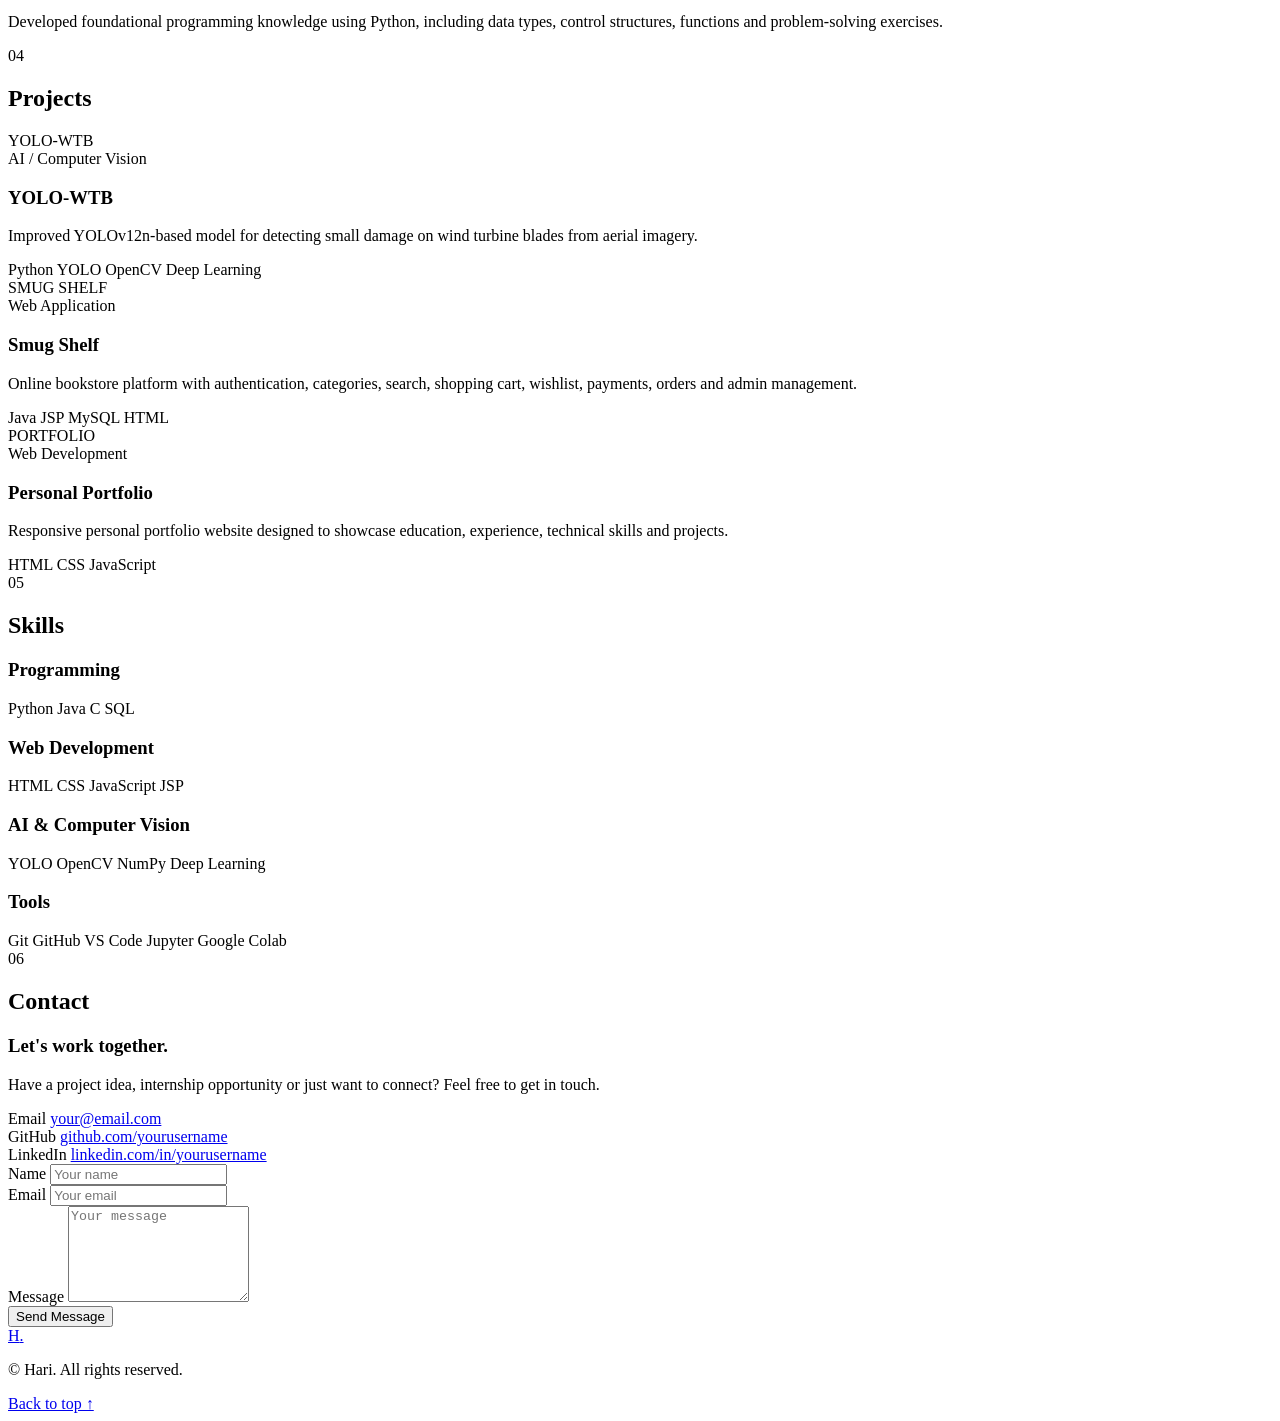
==== commit dd013edb: "updated index file" ====
--- a/index.html
+++ b/index.html
@@ -5,1015 +5,784 @@
     <meta charset="UTF-8">
     <meta name="viewport" content="width=device-width, initial-scale=1.0">
 
+    <meta name="description"
+          content="Hari - Computer Science Engineering Student Portfolio">
+
     <title>Hari | Computer Science Engineer</title>
 
-    <style>
-        .hero-card-inner {
-    width: 300px;
-    height: 300px;
-    border-radius: 50%;
-    background: var(--dark2);
-    display: flex;
-    align-items: center;
-    justify-content: center;
-    overflow: hidden;
-}
-
-.hero-card-inner img {
-    width: 100%;
-    height: 100%;
-    object-fit: cover;
-    object-position: center;
-}
-        * {
-            margin: 0;
-            padding: 0;
-            box-sizing: border-box;
-            scroll-behavior: smooth;
-        }
-
-        :root {
-            --primary: #6c63ff;
-            --secondary: #00c6ff;
-            --dark: #0b1020;
-            --dark2: #121a2f;
-            --text: #e8ecf7;
-            --muted: #aab3c5;
-            --card: rgba(255,255,255,0.07);
-            --border: rgba(255,255,255,0.12);
-        }
-
-        body {
-            font-family: Arial, Helvetica, sans-serif;
-            background: var(--dark);
-            color: var(--text);
-            line-height: 1.6;
-        }
-
-        a {
-            text-decoration: none;
-            color: inherit;
-        }
-
-        /* NAVBAR */
-        header {
-            position: fixed;
-            top: 0;
-            width: 100%;
-            z-index: 1000;
-            background: rgba(11,16,32,0.9);
-            backdrop-filter: blur(12px);
-            border-bottom: 1px solid var(--border);
-        }
-
-        nav {
-            max-width: 1150px;
-            margin: auto;
-            height: 70px;
-            display: flex;
-            align-items: center;
-            justify-content: space-between;
-            padding: 0 25px;
-        }
-
-        .logo {
-            font-size: 25px;
-            font-weight: bold;
-            color: white;
-        }
-
-        .logo span {
-            color: var(--primary);
-        }
-
-        .nav-links {
-            display: flex;
-            list-style: none;
-            gap: 28px;
-        }
-
-        .nav-links a {
-            color: var(--muted);
-            transition: 0.3s;
-        }
-
-        .nav-links a:hover {
-            color: white;
-        }
-
-        .menu {
-            display: none;
-            font-size: 28px;
-            cursor: pointer;
-        }
-
-        /* GENERAL */
-        section {
-            max-width: 1150px;
-            margin: auto;
-            padding: 100px 25px;
-        }
-
-        .section-title {
-            text-align: center;
-            margin-bottom: 50px;
-        }
-
-        .section-title h2 {
-            font-size: 38px;
-            margin-bottom: 10px;
-        }
-
-        .section-title span {
-            color: var(--primary);
-        }
-
-        .section-title p {
-            color: var(--muted);
-        }
-
-        /* HERO */
-        #home {
-            min-height: 100vh;
-            display: flex;
-            align-items: center;
-            justify-content: center;
-            padding-top: 120px;
-        }
-
-        .hero {
-            display: grid;
-            grid-template-columns: 1.2fr 0.8fr;
-            gap: 50px;
-            align-items: center;
-        }
-
-        .hero h1 {
-            font-size: 58px;
-            line-height: 1.15;
-            margin-bottom: 15px;
-            
-        }
-
-        .hero h1 span {
-            color: var(--primary);
-        }
-
-        .hero h3 {
-            color: var(--secondary);
-            font-size: 24px;
-            margin-bottom: 20px;
-        }
-
-        .hero p {
-            color: var(--muted);
-            max-width: 650px;
-            margin-bottom: 30px;
-            font-size: 17px;
-        }
-
-        .buttons {
-            display: flex;
-            gap: 15px;
-            flex-wrap: wrap;
-        }
-
-        .btn {
-            padding: 13px 25px;
-            border-radius: 30px;
-            border: 1px solid var(--primary);
-            transition: 0.3s;
-            display: inline-block;
-        }
-
-        .btn.primary {
-            background: var(--primary);
-            color: white;
-        }
-
-        .btn:hover {
-            transform: translateY(-3px);
-            box-shadow: 0 10px 25px rgba(108,99,255,0.25);
-        }
-
-        .hero-card {
-            height: 330px;
-            width: 330px;
-            margin: auto;
-            border-radius: 50%;
-            display: flex;
-            align-items: center;
-            justify-content: center;
-            background: linear-gradient(135deg, var(--primary), var(--secondary));
-            box-shadow: 0 0 70px rgba(108,99,255,0.3);
-        }
-
-        .hero-card-inner {
-            width: 300px;
-            height: 300px;
-            border-radius: 50%;
-            background: var(--dark2);
-            display: flex;
-            align-items: center;
-            justify-content: center;
-            text-align: center;
-            font-size: 80px;
-            font-weight: bold;
-        }
-
-        /* ABOUT */
-        .about-box {
-            background: var(--card);
-            border: 1px solid var(--border);
-            border-radius: 18px;
-            padding: 35px;
-        }
-
-        .about-box p {
-            color: var(--muted);
-            margin-bottom: 18px;
-        }
-
-        .info-grid {
-            display: grid;
-            grid-template-columns: repeat(2, 1fr);
-            gap: 15px;
-            margin-top: 25px;
-        }
-
-        .info {
-            padding: 15px;
-            background: rgba(255,255,255,0.04);
-            border-radius: 10px;
-        }
-
-        .info strong {
-            color: white;
-        }
-
-        .info span {
-            color: var(--muted);
-        }
-
-        /* EDUCATION */
-        .timeline {
-            max-width: 850px;
-            margin: auto;
-        }
-
-        .timeline-item {
-            position: relative;
-            padding: 25px;
-            margin-bottom: 25px;
-            border-left: 3px solid var(--primary);
-            background: var(--card);
-            border-radius: 0 15px 15px 0;
-        }
-
-        .timeline-item h3 {
-            margin-bottom: 5px;
-        }
-
-        .timeline-item .year {
-            color: var(--secondary);
-            font-weight: bold;
-            margin-bottom: 8px;
-        }
-
-        .timeline-item p {
-            color: var(--muted);
-        }
-
-        /* SKILLS */
-        .skills-grid {
-            display: grid;
-            grid-template-columns: repeat(4, 1fr);
-            gap: 18px;
-        }
-
-        .skill {
-            padding: 25px 15px;
-            text-align: center;
-            background: var(--card);
-            border: 1px solid var(--border);
-            border-radius: 15px;
-            transition: 0.3s;
-        }
-
-        .skill:hover {
-            transform: translateY(-7px);
-            border-color: var(--primary);
-        }
-
-        .skill .icon {
-            font-size: 35px;
-            margin-bottom: 10px;
-        }
-
-        .skill p {
-            color: var(--muted);
-        }
-
-        /* PROJECTS */
-        .projects-grid {
-            display: grid;
-            grid-template-columns: repeat(2, 1fr);
-            gap: 25px;
-        }
-
-        .project {
-            background: var(--card);
-            border: 1px solid var(--border);
-            border-radius: 18px;
-            padding: 30px;
-            transition: 0.3s;
-        }
-
-        .project:hover {
-            transform: translateY(-7px);
-            border-color: var(--primary);
-        }
-
-        .project h3 {
-            margin-bottom: 12px;
-        }
-
-        .project p {
-            color: var(--muted);
-            margin-bottom: 18px;
-        }
-
-        .tags {
-            display: flex;
-            flex-wrap: wrap;
-            gap: 8px;
-        }
-
-        .tag {
-            background: rgba(108,99,255,0.15);
-            color: #bcb7ff;
-            padding: 5px 12px;
-            border-radius: 20px;
-            font-size: 13px;
-        }
-
-        /* EXPERIENCE */
-        .experience-grid {
-            display: grid;
-            grid-template-columns: repeat(2, 1fr);
-            gap: 25px;
-        }
-
-        .experience {
-            background: var(--card);
-            padding: 30px;
-            border-radius: 18px;
-            border: 1px solid var(--border);
-        }
-
-        .experience h3 {
-            margin-bottom: 5px;
-        }
-
-        .company {
-            color: var(--secondary);
-            margin-bottom: 15px;
-        }
-
-        .experience ul {
-            padding-left: 20px;
-            color: var(--muted);
-        }
-
-        /* CONTACT */
-        .contact-box {
-            max-width: 800px;
-            margin: auto;
-            background: var(--card);
-            border: 1px solid var(--border);
-            padding: 35px;
-            border-radius: 18px;
-        }
-
-        form {
-            display: grid;
-            gap: 15px;
-        }
-
-        input,
-        textarea {
-            width: 100%;
-            padding: 14px;
-            border: 1px solid var(--border);
-            border-radius: 10px;
-            outline: none;
-            background: rgba(255,255,255,0.05);
-            color: white;
-            font-size: 15px;
-        }
-
-        textarea {
-            min-height: 140px;
-            resize: vertical;
-        }
-
-        button {
-            cursor: pointer;
-            border: none;
-            font-size: 15px;
-        }
-
-        .socials {
-            display: flex;
-            justify-content: center;
-            gap: 15px;
-            margin-top: 25px;
-        }
-
-        .socials a {
-            padding: 10px 18px;
-            border: 1px solid var(--border);
-            border-radius: 20px;
-            color: var(--muted);
-            transition: 0.3s;
-        }
-
-        .socials a:hover {
-            color: white;
-            border-color: var(--primary);
-        }
-
-        /* FOOTER */
-        footer {
-            text-align: center;
-            padding: 25px;
-            color: var(--muted);
-            border-top: 1px solid var(--border);
-        }
-
-        /* RESPONSIVE */
-        @media(max-width: 850px) {
-            .hero {
-                grid-template-columns: 1fr;
-                text-align: center;
-            }
-
-            .hero p {
-                margin-left: auto;
-                margin-right: auto;
-            }
-
-            .buttons {
-                justify-content: center;
-            }
-
-            .skills-grid {
-                grid-template-columns: repeat(2, 1fr);
-            }
-
-            .projects-grid,
-            .experience-grid {
-                grid-template-columns: 1fr;
-            }
-
-            .hero-card {
-                width: 260px;
-                height: 260px;
-            }
-
-            .hero-card-inner {
-                width: 235px;
-                height: 235px;
-            }
-
-            .hero h1 {
-                font-size: 45px;
-            }
-        }
-
-        @media(max-width: 650px) {
-            .nav-links {
-                display: none;
-                position: absolute;
-                top: 70px;
-                left: 0;
-                width: 100%;
-                flex-direction: column;
-                background: var(--dark2);
-                padding: 20px;
-                text-align: center;
-            }
-
-            .nav-links.active {
-                display: flex;
-            }
-
-            .menu {
-                display: block;
-            }
-
-            .skills-grid {
-                grid-template-columns: 1fr 1fr;
-            }
-
-            .info-grid {
-                grid-template-columns: 1fr;
-            }
-
-            .hero h1 {
-                font-size: 38px;
-            }
-        }
-    </style>
+    <link rel="stylesheet" href="style.css">
 </head>
 
 <body>
 
-<header>
-    <nav>
-        <a href="#home" class="logo">Hari<span>.</span></a>
-
-        <ul class="nav-links" id="navLinks">
-            <li><a href="#home">Home</a></li>
-            <li><a href="#about">About</a></li>
-            <li><a href="#education">Education</a></li>
-            <li><a href="#skills">Skills</a></li>
-            <li><a href="#projects">Projects</a></li>
-            <li><a href="#experience">Experience</a></li>
-            <li><a href="#contact">Contact</a></li>
-        </ul>
-
-        <div class="menu" onclick="toggleMenu()">☰</div>
-    </nav>
+<!-- ================= NAVBAR ================= -->
+
+<header class="navbar">
+    <div class="container nav-container">
+
+        <a href="#home" class="logo">H<span>.</span></a>
+
+        <nav class="nav-menu" id="navMenu">
+            <a href="#home" class="nav-link active">Home</a>
+            <a href="#about" class="nav-link">About</a>
+            <a href="#education" class="nav-link">Education</a>
+            <a href="#experience" class="nav-link">Experience</a>
+            <a href="#projects" class="nav-link">Projects</a>
+            <a href="#skills" class="nav-link">Skills</a>
+            <a href="#contact" class="nav-link">Contact</a>
+        </nav>
+
+        <button class="menu-btn" id="menuBtn">
+            ☰
+        </button>
+
+    </div>
 </header>
 
 
-<!-- HOME -->
-<section id="home">
-
-    <div class="hero">
+<main>
+
+<!-- ================= HERO ================= -->
+
+<section class="hero" id="home">
+
+    <div class="container hero-container">
+
+        <div class="hero-content">
+
+            <p class="hero-small">HELLO, I'M</p>
+
+            <h1>
+                Hari
+                <span>Computer Science Student</span>
+            </h1>
+
+            <p class="hero-description">
+                Motivated Computer Science Engineering student passionate
+                about software development, artificial intelligence and
+                building useful digital solutions.
+            </p>
+
+            <div class="hero-buttons">
+                <a href="#projects" class="btn primary-btn">
+                    View Projects
+                </a>
+
+                <a href="resume.pdf"
+                   class="btn secondary-btn"
+                   download>
+                    Download CV
+                </a>
+            </div>
+
+            <div class="social-links">
+
+                <a href="#" aria-label="GitHub">GH</a>
+                <a href="#" aria-label="LinkedIn">IN</a>
+                <a href="#" aria-label="Email">@</a>
+
+            </div>
+
+        </div>
+
+
+        <div class="hero-card">
+
+            <div class="hero-card-inner">
+
+                <img src="images/profile.jpg"
+                     alt="Hari Profile Photo"
+                     class="profile-image">
+
+            </div>
+
+        </div>
+
+    </div>
+
+</section>
+
+
+<!-- ================= ABOUT ================= -->
+
+<section class="section" id="about">
+
+    <div class="container">
+
+        <div class="section-heading">
+
+            <span>01</span>
+
+            <h2>About Me</h2>
+
+        </div>
+
+
+        <div class="about-grid">
+
+            <div class="about-text">
+
+                <h3>
+                    Building ideas into
+                    <span>digital experiences.</span>
+                </h3>
+
+                <p>
+                    I am a B.Tech Computer Science Engineering student
+                    interested in software development, artificial
+                    intelligence and modern web technologies.
+                </p>
+
+                <p>
+                    I enjoy learning new technologies, solving programming
+                    problems and developing practical projects that can
+                    solve real-world problems.
+                </p>
+
+                <p>
+                    I am a quick learner, adaptable and responsible person
+                    who enjoys working individually as well as in a team.
+                </p>
+
+            </div>
+
+
+            <div class="about-info">
+
+                <div class="info-box">
+                    <span>Name</span>
+                    <strong>Hari</strong>
+                </div>
+
+                <div class="info-box">
+                    <span>Degree</span>
+                    <strong>B.Tech CSE</strong>
+                </div>
+
+                <div class="info-box">
+                    <span>Graduation</span>
+                    <strong>2027</strong>
+                </div>
+
+                <div class="info-box">
+                    <span>Location</span>
+                    <strong>India</strong>
+                </div>
+
+            </div>
+
+        </div>
+
+    </div>
+
+</section>
+
+
+<!-- ================= EDUCATION ================= -->
+
+<section class="section dark-section" id="education">
+
+    <div class="container">
+
+        <div class="section-heading">
+
+            <span>02</span>
+
+            <h2>Education</h2>
+
+        </div>
+
+
+        <div class="timeline">
+
+            <div class="timeline-item">
+
+                <div class="timeline-dot"></div>
+
+                <div class="timeline-content">
+
+                    <span class="timeline-date">
+                        2023 - 2027
+                    </span>
+
+                    <h3>
+                        B.Tech - Computer Science Engineering
+                    </h3>
+
+                    <h4>
+                        NNRG Autonomous University
+                    </h4>
+
+                    <p>
+                        Currently pursuing Bachelor of Technology in
+                        Computer Science Engineering.
+                    </p>
+
+                    <strong>
+                        CGPA: 7.70
+                    </strong>
+
+                </div>
+
+            </div>
+
+
+            <div class="timeline-item">
+
+                <div class="timeline-dot"></div>
+
+                <div class="timeline-content">
+
+                    <span class="timeline-date">
+                        2021 - 2023
+                    </span>
+
+                    <h3>
+                        Intermediate - MPC
+                    </h3>
+
+                    <h4>
+                        Narayana Junior College
+                    </h4>
+
+                    <p>
+                        Mathematics, Physics and Chemistry.
+                    </p>
+
+                    <strong>
+                        Percentage: 82.8%
+                    </strong>
+
+                </div>
+
+            </div>
+
+
+            <div class="timeline-item">
+
+                <div class="timeline-dot"></div>
+
+                <div class="timeline-content">
+
+                    <span class="timeline-date">
+                        2021
+                    </span>
+
+                    <h3>
+                        SSC
+                    </h3>
+
+                    <h4>
+                        Sri Sai Vidyanikethan High School
+                    </h4>
+
+                    <p>
+                        Completed secondary school education.
+                    </p>
+
+                    <strong>
+                        GPA: 9.3
+                    </strong>
+
+                </div>
+
+            </div>
+
+        </div>
+
+    </div>
+
+</section>
+
+
+<!-- ================= EXPERIENCE ================= -->
+
+<section class="section" id="experience">
+
+    <div class="container">
+
+        <div class="section-heading">
+
+            <span>03</span>
+
+            <h2>Experience</h2>
+
+        </div>
+
+
+        <div class="experience-grid">
+
+            <article class="experience-card">
+
+                <div class="experience-number">
+                    01
+                </div>
+
+                <div>
+
+                    <span class="experience-type">
+                        Internship
+                    </span>
+
+                    <h3>
+                        Project Management Intern
+                    </h3>
+
+                    <h4>
+                        Gnanadhara Foundation
+                    </h4>
+
+                    <p class="experience-date">
+                        2024 · Virtual
+                    </p>
+
+                    <p>
+                        Worked on project lifecycle planning and execution,
+                        coordination, milestone tracking, reporting,
+                        stakeholder communication and project
+                        documentation.
+                    </p>
+
+                </div>
+
+            </article>
+
+
+            <article class="experience-card">
+
+                <div class="experience-number">
+                    02
+                </div>
+
+                <div>
+
+                    <span class="experience-type">
+                        Internship
+                    </span>
+
+                    <h3>
+                        Python Programming Intern
+                    </h3>
+
+                    <h4>
+                        InternPe
+                    </h4>
+
+                    <p class="experience-date">
+                        2024 · Virtual
+                    </p>
+
+                    <p>
+                        Developed foundational programming knowledge using
+                        Python, including data types, control structures,
+                        functions and problem-solving exercises.
+                    </p>
+
+                </div>
+
+            </article>
+
+        </div>
+
+    </div>
+
+</section>
+
+
+<!-- ================= PROJECTS ================= -->
+
+<section class="section dark-section" id="projects">
+
+    <div class="container">
+
+        <div class="section-heading">
+
+            <span>04</span>
+
+            <h2>Projects</h2>
+
+        </div>
+
+
+        <div class="projects-grid">
+
+
+            <article class="project-card">
+
+                <div class="project-image">
+
+                    <div class="project-placeholder">
+                        YOLO-WTB
+                    </div>
+
+                </div>
+
+                <div class="project-content">
+
+                    <span class="project-category">
+                        AI / Computer Vision
+                    </span>
+
+                    <h3>
+                        YOLO-WTB
+                    </h3>
+
+                    <p>
+                        Improved YOLOv12n-based model for detecting small
+                        damage on wind turbine blades from aerial imagery.
+                    </p>
+
+                    <div class="project-tags">
+
+                        <span>Python</span>
+                        <span>YOLO</span>
+                        <span>OpenCV</span>
+                        <span>Deep Learning</span>
+
+                    </div>
+
+                </div>
+
+            </article>
+
+
+            <article class="project-card">
+
+                <div class="project-image">
+
+                    <div class="project-placeholder">
+                        SMUG SHELF
+                    </div>
+
+                </div>
+
+                <div class="project-content">
+
+                    <span class="project-category">
+                        Web Application
+                    </span>
+
+                    <h3>
+                        Smug Shelf
+                    </h3>
+
+                    <p>
+                        Online bookstore platform with authentication,
+                        categories, search, shopping cart, wishlist,
+                        payments, orders and admin management.
+                    </p>
+
+                    <div class="project-tags">
+
+                        <span>Java</span>
+                        <span>JSP</span>
+                        <span>MySQL</span>
+                        <span>HTML</span>
+
+                    </div>
+
+                </div>
+
+            </article>
+
+
+            <article class="project-card">
+
+                <div class="project-image">
+
+                    <div class="project-placeholder">
+                        PORTFOLIO
+                    </div>
+
+                </div>
+
+                <div class="project-content">
+
+                    <span class="project-category">
+                        Web Development
+                    </span>
+
+                    <h3>
+                        Personal Portfolio
+                    </h3>
+
+                    <p>
+                        Responsive personal portfolio website designed to
+                        showcase education, experience, technical skills
+                        and projects.
+                    </p>
+
+                    <div class="project-tags">
+
+                        <span>HTML</span>
+                        <span>CSS</span>
+                        <span>JavaScript</span>
+
+                    </div>
+
+                </div>
+
+            </article>
+
+        </div>
+
+    </div>
+
+</section>
+
+
+<!-- ================= SKILLS ================= -->
+
+<section class="section" id="skills">
+
+    <div class="container">
+
+        <div class="section-heading">
+
+            <span>05</span>
+
+            <h2>Skills</h2>
+
+        </div>
+
+
+        <div class="skills-grid">
+
+
+            <div class="skill-category">
+
+                <h3>
+                    Programming
+                </h3>
+
+                <div class="skill-list">
+
+                    <span>Python</span>
+                    <span>Java</span>
+                    <span>C</span>
+                    <span>SQL</span>
+
+                </div>
+
+            </div>
+
+
+            <div class="skill-category">
+
+                <h3>
+                    Web Development
+                </h3>
+
+                <div class="skill-list">
+
+                    <span>HTML</span>
+                    <span>CSS</span>
+                    <span>JavaScript</span>
+                    <span>JSP</span>
+
+                </div>
+
+            </div>
+
+
+            <div class="skill-category">
+
+                <h3>
+                    AI & Computer Vision
+                </h3>
+
+                <div class="skill-list">
+
+                    <span>YOLO</span>
+                    <span>OpenCV</span>
+                    <span>NumPy</span>
+                    <span>Deep Learning</span>
+
+                </div>
+
+            </div>
+
+
+            <div class="skill-category">
+
+                <h3>
+                    Tools
+                </h3>
+
+                <div class="skill-list">
+
+                    <span>Git</span>
+                    <span>GitHub</span>
+                    <span>VS Code</span>
+                    <span>Jupyter</span>
+                    <span>Google Colab</span>
+
+                </div>
+
+            </div>
+
+        </div>
+
+    </div>
+
+</section>
+
+
+<!-- ================= CONTACT ================= -->
+
+<section class="section dark-section" id="contact">
+
+    <div class="container">
+
+        <div class="section-heading">
+
+            <span>06</span>
+
+            <h2>Contact</h2>
+
+        </div>
+
+
+        <div class="contact-grid">
+
+
+            <div class="contact-content">
+
+                <h3>
+                    Let's work
+                    <span>together.</span>
+                </h3>
+
+                <p>
+                    Have a project idea, internship opportunity or just
+                    want to connect? Feel free to get in touch.
+                </p>
+
+
+                <div class="contact-details">
+
+                    <div>
+                        <span>Email</span>
+                        <a href="mailto:your@email.com">
+                            your@email.com
+                        </a>
+                    </div>
+
+                    <div>
+                        <span>GitHub</span>
+                        <a href="#">
+                            github.com/yourusername
+                        </a>
+                    </div>
+
+                    <div>
+                        <span>LinkedIn</span>
+                        <a href="#">
+                            linkedin.com/in/yourusername
+                        </a>
+                    </div>
+
+                </div>
+
+            </div>
+
+
+            <form class="contact-form" id="contactForm">
+
+                <div class="form-group">
+
+                    <label for="name">
+                        Name
+                    </label>
+
+                    <input
+                        type="text"
+                        id="name"
+                        placeholder="Your name"
+                        required
+                    >
+
+                </div>
+
+
+                <div class="form-group">
+
+                    <label for="email">
+                        Email
+                    </label>
+
+                    <input
+                        type="email"
+                        id="email"
+                        placeholder="Your email"
+                        required
+                    >
+
+                </div>
+
+
+                <div class="form-group">
+
+                    <label for="message">
+                        Message
+                    </label>
+
+                    <textarea
+                        id="message"
+                        rows="6"
+                        placeholder="Your message"
+                        required
+                    ></textarea>
+
+                </div>
+
+
+                <button
+                    type="submit"
+                    class="btn primary-btn"
+                >
+                    Send Message
+                </button>
+
+            </form>
+
+        </div>
+
+    </div>
+
+</section>
+
+</main>
+
+
+<!-- ================= FOOTER ================= -->
+
+<footer class="footer">
+
+    <div class="container footer-container">
 
         <div>
-            <h1>Hi, I'm <span>Hari</span></h1>
-
-            <h3>Computer Science Engineering Student</h3>
+            <a href="#home" class="logo">
+                H<span>.</span>
+            </a>
 
             <p>
-                Motivated B.Tech Computer Science Engineering student
-                passionate about software development, artificial intelligence,
-                machine learning and building practical technology solutions.
+                © <span id="year"></span> Hari.
+                All rights reserved.
             </p>
-
-            <div class="buttons">
-                <a href="#projects" class="btn primary">View Projects</a>
-                <a href="#contact" class="btn">Contact Me</a>
-            </div>
-        </div>
-
-        <div class="hero-card">
-    <div class="hero-card-inner">
-        <img src="profile.jpeg" alt="Hari Profile Photo">
-    </div>
-</div>
-    </div>
-
-</section>
-
-
-<!-- ABOUT -->
-<section id="about">
-
-    <div class="section-title">
-        <h2>About <span>Me</span></h2>
-        <p>A little information about me</p>
-    </div>
-
-    <div class="about-box">
-
-        <p>
-            I am a B.Tech Computer Science Engineering student at
-            NNRG Autonomous University, currently pursuing my degree
-            and expected to graduate in 2027.
-        </p>
-
-        <p>
-            I enjoy learning new technologies and developing projects
-            that combine software development with real-world applications.
-            My interests include Java development, Python programming,
-            Artificial Intelligence, Machine Learning and Computer Vision.
-        </p>
-
-        <p>
-            I am a quick learner, adaptable, responsible and comfortable
-            working as part of a team. I am looking for opportunities where
-            I can improve my technical knowledge and contribute to meaningful
-            projects.
-        </p>
-
-        <div class="info-grid">
-
-            <div class="info">
-                <strong>Name:</strong>
-                <span>Hari</span>
-            </div>
-
-            <div class="info">
-                <strong>Degree:</strong>
-                <span>B.Tech CSE</span>
-            </div>
-
-            <div class="info">
-                <strong>University:</strong>
-                <span>NNRG Autonomous University</span>
-            </div>
-
-            <div class="info">
-                <strong>Graduation:</strong>
-                <span>2027</span>
-            </div>
-
-        </div>
-
-    </div>
-
-</section>
-
-
-<!-- EDUCATION -->
-<section id="education">
-
-    <div class="section-title">
-        <h2>My <span>Education</span></h2>
-        <p>Academic background</p>
-    </div>
-
-    <div class="timeline">
-
-        <div class="timeline-item">
-            <div class="year">2023 – 2027</div>
-            <h3>B.Tech – Computer Science Engineering</h3>
-            <p>
-                NNRG Autonomous University
-            </p>
-            <p>
-                Current CGPA: 7.70
-            </p>
-        </div>
-
-        <div class="timeline-item">
-            <div class="year">2021 – 2023</div>
-            <h3>Intermediate – MPC</h3>
-            <p>
-                Narayana Junior College
-            </p>
-            <p>
-                Percentage: 82.8%
-            </p>
-        </div>
-
-        <div class="timeline-item">
-            <div class="year">2021</div>
-            <h3>SSC</h3>
-            <p>
-                Sri Sai Vidyanikethan High School
-            </p>
-            <p>
-                GPA: 9.3
-            </p>
-        </div>
-
-    </div>
-
-</section>
-
-
-<!-- SKILLS -->
-<section id="skills">
-
-    <div class="section-title">
-        <h2>My <span>Skills</span></h2>
-        <p>Technologies and concepts I work with</p>
-    </div>
-
-    <div class="skills-grid">
-
-        <div class="skill">
-            <div class="icon">☕</div>
-            <h3>Java</h3>
-            <p>Core Java, OOP, JSP</p>
-        </div>
-
-        <div class="skill">
-            <div class="icon">🐍</div>
-            <h3>Python</h3>
-            <p>Programming & ML</p>
-        </div>
-
-        <div class="skill">
-            <div class="icon">🗄️</div>
-            <h3>SQL</h3>
-            <p>Database Basics</p>
-        </div>
-
-        <div class="skill">
-            <div class="icon">🤖</div>
-            <h3>AI / ML</h3>
-            <p>Machine Learning</p>
-        </div>
-
-        <div class="skill">
-            <div class="icon">👁️</div>
-            <h3>Computer Vision</h3>
-            <p>OpenCV & Detection</p>
-        </div>
-
-        <div class="skill">
-            <div class="icon">🎯</div>
-            <h3>YOLO</h3>
-            <p>Object Detection</p>
-        </div>
-
-        <div class="skill">
-            <div class="icon">🌐</div>
-            <h3>Web Development</h3>
-            <p>HTML, CSS, JSP</p>
-        </div>
-
-        <div class="skill">
-            <div class="icon">🔧</div>
-            <h3>Tools</h3>
-            <p>Git, VS Code, Colab</p>
-        </div>
-
-    </div>
-
-</section>
-
-
-<!-- PROJECTS -->
-<section id="projects">
-
-    <div class="section-title">
-        <h2>My <span>Projects</span></h2>
-        <p>Some of my academic and development projects</p>
-    </div>
-
-    <div class="projects-grid">
-
-        <div class="project">
-
-            <h3>YOLO-WTB</h3>
-
-            <p>
-                Improved YOLOv12n model for detecting small damage
-                of wind turbine blades from aerial imagery.
-                The project focuses on detecting defects such as
-                cracks, erosion, delamination and lightning strikes.
-            </p>
-
-            <div class="tags">
-                <span class="tag">YOLOv12</span>
-                <span class="tag">Python</span>
-                <span class="tag">OpenCV</span>
-                <span class="tag">Deep Learning</span>
-                <span class="tag">Computer Vision</span>
-            </div>
-
-        </div>
-
-
-        <div class="project">
-
-            <h3>Smug Shelf – Online Store</h3>
-
-            <p>
-                An online bookstore system designed to allow users
-                to browse books, search by title or author, manage
-                carts, place orders and view order history.
-                The system also includes an administration module.
-            </p>
-
-            <div class="tags">
-                <span class="tag">Java</span>
-                <span class="tag">JSP</span>
-                <span class="tag">MySQL</span>
-                <span class="tag">HTML</span>
-                <span class="tag">CSS</span>
-            </div>
-
-        </div>
-
-
-        <div class="project">
-
-            <h3>Personal Portfolio</h3>
-
-            <p>
-                Responsive personal portfolio website showcasing
-                education, internships, technical skills, projects
-                and contact information.
-            </p>
-
-            <div class="tags">
-                <span class="tag">HTML</span>
-                <span class="tag">CSS</span>
-                <span class="tag">JavaScript</span>
-                <span class="tag">GitHub Pages</span>
-            </div>
-
-        </div>
-
-
-        <div class="project">
-
-            <h3>Grade Book Application</h3>
-
-            <p>
-                Java-based application demonstrating collection
-                framework concepts including Map, Set and List
-                for managing student and subject information.
-            </p>
-
-            <div class="tags">
-                <span class="tag">Java</span>
-                <span class="tag">Collections</span>
-                <span class="tag">OOP</span>
-            </div>
-
-        </div>
-
-    </div>
-
-</section>
-
-
-<!-- EXPERIENCE -->
-<section id="experience">
-
-    <div class="section-title">
-        <h2>My <span>Experience</span></h2>
-        <p>Internships and practical exposure</p>
-    </div>
-
-    <div class="experience-grid">
-
-        <div class="experience">
-
-            <h3>Project Management Intern</h3>
-
-            <div class="company">
-                Gnanadhara Foundation · Virtual Internship · 2024
-            </div>
-
-            <ul>
-                <li>Gained exposure to project lifecycle planning and execution.</li>
-                <li>Worked with project milestones and task coordination.</li>
-                <li>Participated in stakeholder communication.</li>
-                <li>Prepared project documentation and reports.</li>
-            </ul>
-
-        </div>
-
-
-        <div class="experience">
-
-            <h3>Python Programming Intern</h3>
-
-            <div class="company">
-                InternPe · Virtual Internship · 2024
-            </div>
-
-            <ul>
-                <li>Worked with Python programming fundamentals.</li>
-                <li>Practiced data types and control structures.</li>
-                <li>Worked with functions and basic programming problems.</li>
-                <li>Improved problem-solving through practical exercises.</li>
-            </ul>
-
-        </div>
-
-    </div>
-
-</section>
-
-
-<!-- CONTACT -->
-<section id="contact">
-
-    <div class="section-title">
-        <h2>Contact <span>Me</span></h2>
-        <p>Let's connect and build something together</p>
-    </div>
-
-    <div class="contact-box">
-
-        <form onsubmit="sendMessage(event)">
-
-            <input
-                type="text"
-                id="name"
-                placeholder="Your Name"
-                required
-            >
-
-            <input
-                type="email"
-                id="email"
-                placeholder="Your Email"
-                required
-            >
-
-            <textarea
-                id="message"
-                placeholder="Your Message"
-                required
-            ></textarea>
-
-            <button class="btn primary" type="submit">
-                Send Message
-            </button>
-
-        </form>
-
-        <div class="socials">
-
-            <a href="#" target="_blank">
-                GitHub
-            </a>
-
-            <a href="#" target="_blank">
-                LinkedIn
-            </a>
-
-            <a href="mailto:your-email@example.com">
-                Email
-            </a>
-
-        </div>
-
-    </div>
-
-</section>
-
-
-<!-- FOOTER -->
-<footer>
-
-    <p>
-        © 2026 Hari. All Rights Reserved.
-    </p>
-
-    <p>
-        Designed & Developed by Hari
-    </p>
+        </div>
+
+
+        <a href="#home" class="back-top">
+            Back to top ↑
+        </a>
+
+    </div>
 
 </footer>
 
 
-<script>
-
-    // Mobile navigation
-    function toggleMenu() {
-
-        const nav = document.getElementById("navLinks");
-
-        nav.classList.toggle("active");
-
-    }
-
-
-    // Close mobile menu after clicking a link
-    document.querySelectorAll(".nav-links a").forEach(function(link) {
-
-        link.addEventListener("click", function() {
-
-            document.getElementById("navLinks")
-                .classList.remove("active");
-
-        });
-
-    });
-
-
-    // Contact form
-    function sendMessage(event) {
-
-        event.preventDefault();
-
-        const name =
-            document.getElementById("name").value;
-
-        alert(
-            "Thank you, " + name +
-            "! Your message has been received."
-        );
-
-        event.target.reset();
-
-    }
-
-</script>
+<script src="script.js"></script>
 
 </body>
 </html>
-
